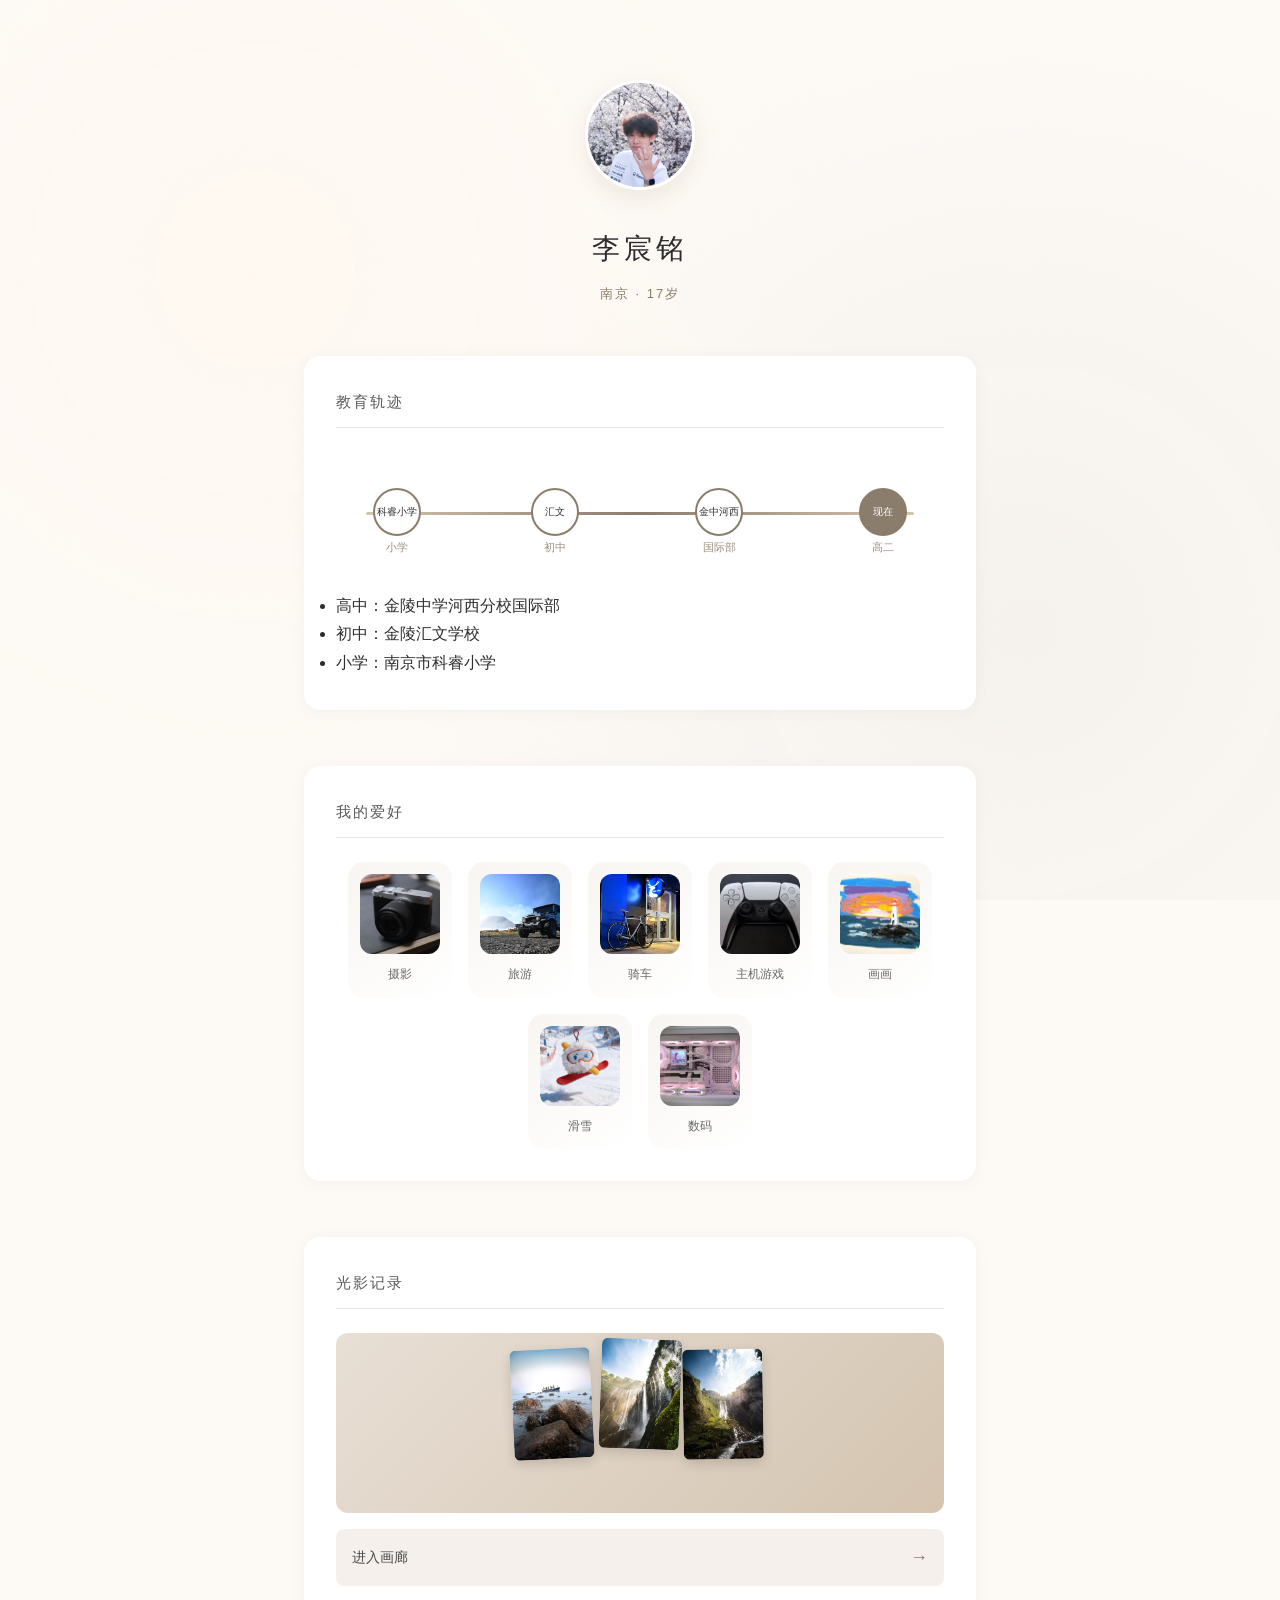
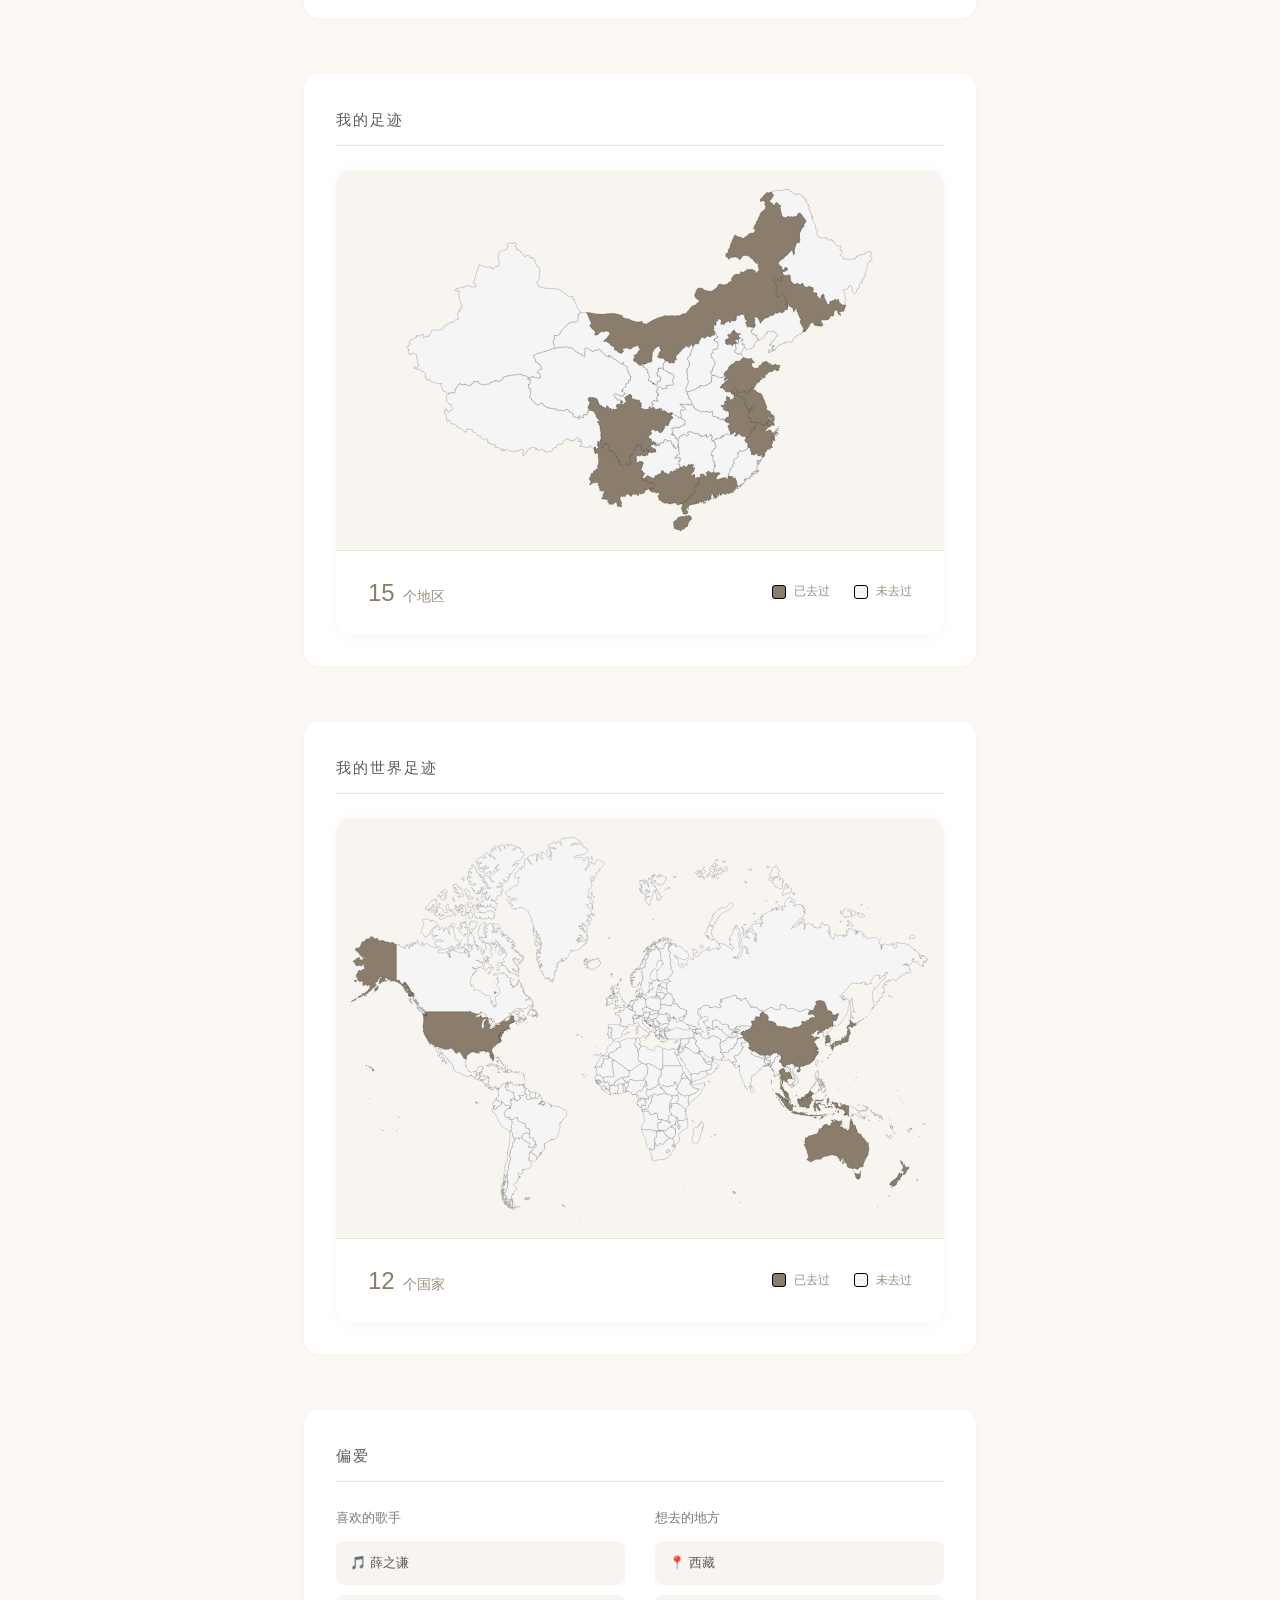
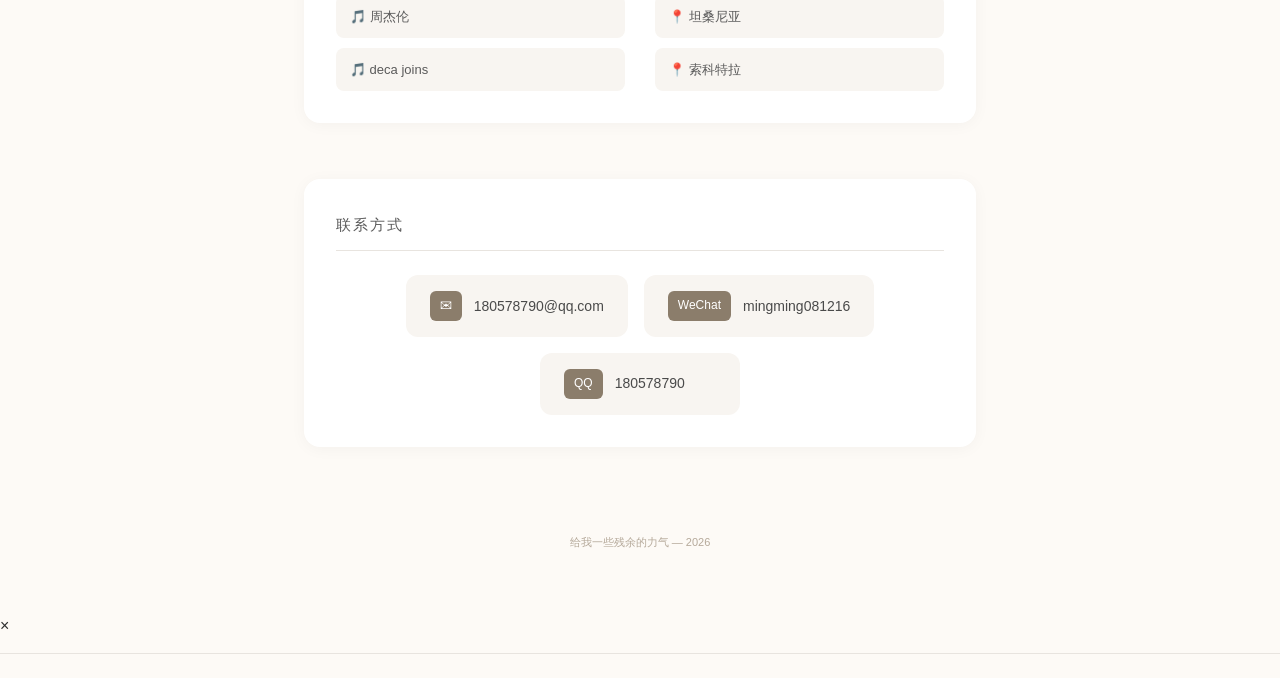
==== index.html @ 00e218c9 "Update index.html" ====
<!DOCTYPE html>
<html lang="zh-CN">
<head>
 <meta charset="UTF-8">
 <meta name="viewport" content="width=device-width, initial-scale=1.0">
 <title>李宸铭的个人主页</title>
 <link rel="icon" href="assets/avatar.jpg" type="image/jpeg">
 <link rel="stylesheet" href="style.css">
</head>
<body>

 <header class="smooth-reveal">
 <img src="assets/avatar.jpg" alt="Avatar" class="avatar">
 
 <h1>李宸铭</h1>
 
 <p class="subtitle">南京 · 17岁</p>
 </header>

 <main>
 <!-- 教育轨迹 -->
 <section class="smooth-reveal">
 <h2>教育轨迹</h2>
 <div class="timeline">
 <div class="timeline-line"></div>
 <div class="timeline-node" data-label="高二">现在</div>
 <div class="timeline-node" data-label="国际部">金中河西</div>
 <div class="timeline-node" data-label="初中">汇文</div>
 <div class="timeline-node" data-label="小学">科睿小学</div>
 </div>
 <ul class="clean-list" style="margin-top: 20px;">
 <li><span class="label">高中：</span>金陵中学河西分校国际部</li>
 <li><span class="label">初中：</span>金陵汇文学校</li>
 <li><span class="label">小学：</span>南京市科睿小学</li>
 </ul>
 </section>

 <!-- 爱好 -->
 <section class="smooth-reveal">
 <h2>我的爱好</h2>
 <div class="hobbies-grid">
 <div class="hobby-card">
 <img src="assets/hobby1.jpg" alt="摄影" class="hobby-img">
 <span class="hobby-name">摄影</span>
 </div>
 <div class="hobby-card">
 <img src="assets/hobby2.jpg" alt="旅游" class="hobby-img">
 <span class="hobby-name">旅游</span>
 </div>
 <div class="hobby-card">
 <img src="assets/hobby3.jpg" alt="骑车" class="hobby-img">
 <span class="hobby-name">骑车</span>
 </div>
 <div class="hobby-card">
 <img src="assets/hobby4.jpg" alt="主机游戏" class="hobby-img">
 <span class="hobby-name">主机游戏</span>
 </div>
 <div class="hobby-card">
 <img src="assets/hobby5.jpg" alt="画画" class="hobby-img">
 <span class="hobby-name">画画</span>
 </div>
 <div class="hobby-card">
 <img src="assets/hobby6.jpg" alt="滑雪" class="hobby-img">
 <span class="hobby-name">滑雪</span>
 </div>
 <div class="hobby-card">
 <img src="assets/hobby7.jpg" alt="数码" class="hobby-img">
 <span class="hobby-name">数码</span>
 </div>
 </div>
 </section>

 <!-- 画廊入口 -->
 <section class="smooth-reveal">
 <h2>光影记录</h2>
 <a href="https://lcm081216-rgb.github.io/photo-portfolio/" target="_blank" class="gallery入口">
 <div class="gallery-cover">
 <div class="gallery-preview">
 <img src="assets/photo1.jpg" alt="作品1">
 <img src="assets/photo2.jpg" alt="作品2">
 <img src="assets/photo3.jpg" alt="作品3">
 </div>
 </div>
 <div class="gallery-info">
 <span class="gallery-title">进入画廊</span>
 <span class="gallery-arrow">→</span>
 </div>
 </a>
 </section>

 <!-- 我的足迹 -->
 <section class="smooth-reveal">
 <h2>我的足迹</h2>
 <div class="map-container">
  <div id="mapWrapper" class="map-wrapper"></div>
  <div class="map-footer">
   <div class="map-stats">
    <span class="stat-number">15</span>
    <span class="stat-label">个地区</span>
   </div>
   <div class="map-legend">
    <span class="legend-item">
     <span class="legend-dot visited"></span>
     <span class="legend-text">已去过</span>
    </span>
    <span class="legend-item">
     <span class="legend-dot unvisited"></span>
     <span class="legend-text">未去过</span>
    </span>
   </div>
  </div>
 </div>
 </section>
  <!-- 我的世界足迹 -->
 <section class="smooth-reveal">
  <h2>我的世界足迹</h2>
  <div class="world-map-container">
   <div id="worldMapWrapper" class="world-map-wrapper"></div>
   <div class="world-map-footer">
    <div class="world-map-stats">
     <span class="world-stat-number">12</span>
     <span class="world-stat-label">个国家</span>
    </div>
    <div class="world-map-legend">
     <span class="world-legend-item">
      <span class="world-legend-dot visited"></span>
      <span class="world-legend-text">已去过</span>
     </span>
     <span class="world-legend-item">
      <span class="world-legend-dot unvisited"></span>
      <span class="world-legend-text">未去过</span>
     </span>
    </div>
   </div>
  </div>
 </section>
 <!-- 偏爱 -->
 <section class="smooth-reveal">
 <h2>偏爱</h2>
 <div class="split-layout">
 <div class="split-item">
 <h3>喜欢的歌手</h3>
 <div class="song-list">
 <div class="song-item">🎵 薛之谦</div>
 <div class="song-item">🎵 周杰伦</div>
 <div class="song-item">🎵 deca joins</div>
 </div>
 </div>
 <div class="split-item">
 <h3>想去的地方</h3>
 <div class="place-list">
 <div class="place-item">📍 西藏</div>
 <div class="place-item">📍 坦桑尼亚</div>
 <div class="place-item">📍 索科特拉</div>
 </div>
 </div>
 </div>
 </section>

 <!-- 联系方式 -->
 <section class="smooth-reveal">
 <h2>联系方式</h2>
 <div class="contact-grid">
 <a href="mailto:180578790@qq.com" class="contact-card">
 <span class="contact-icon">✉</span>
 <span class="contact-text">180578790@qq.com</span>
 </a>
 <div class="contact-card">
 <span class="contact-icon">WeChat</span>
 <span class="contact-text">mingming081216</span>
 </div>
 <div class="contact-card">
 <span class="contact-icon">QQ</span>
 <span class="contact-text">180578790</span>
 </div>
 </div>
 </section>

 </main>

 <footer class="smooth-reveal">
 <p>给我一些残余的力气 — 2026</p>
 </footer>

 <script src="script.js"></script>
 <script>
  // 地图JS - 用setTimeout确保不影响主脚本
  setTimeout(function() {
   var visitedProvinces = [
    'beijing','shanghai','nei-mongol','jilin','sichuan','yunnan',
    'jiangsu','zhejiang','anhui','shandong','guangdong','guangxi-zhuang',
    'hainan','hong-kong','macau'
   ];

   var wrap = document.getElementById('mapWrapper');
   if (!wrap) return;

   fetch('assets/china-map.svg')
    .then(function(r) { return r.text(); })
    .then(function(svgText) {
     wrap.innerHTML = svgText;
     var svg = wrap.querySelector('svg');
     if (!svg) return;
     svg.classList.add('china-map-svg');
     svg.querySelectorAll('path[id]').forEach(function(p) {
      if (visitedProvinces.indexOf(p.id) !== -1) p.classList.add('visited');
     });
    })
    .catch(function(e) { console.warn('地图加载失败', e); });
  }, 1);
 </script>
  <!-- 爱好弹窗 -->
 <div id="hobbyModal" class="hobby-modal">
  <div class="hobby-modal-content">
   <span class="hobby-modal-close">&times;</span>
   <h2 id="hobbyModalTitle"></h2>
   <div id="hobbyModalBody" class="hobby-modal-body"></div>
  </div>
 </div>
</body>
</html>
---- style.css ----
/* 全局重置 */
* {
 margin: 0;
 padding: 0;
 box-sizing: border-box;
}

body {
 /* 兼容性更好的字体 */
 font-family: -apple-system, "PingFang SC", "Microsoft YaHei", "Helvetica Neue", Arial, sans-serif;
 font-weight: 300;
 line-height: 1.8;
 color: #2d2d2d;
 background-color: #fdfaf6;
 -webkit-font-smoothing: antialiased;
 -moz-osx-font-smoothing: grayscale;
}

header, main, footer {
 max-width: 720px;
 margin: 0 auto;
 padding: 0 24px;
}

header {
 text-align: center;
 margin-top: 80px;
 margin-bottom: 50px;
}

.avatar {
 width: 110px;
 height: 110px;
 border-radius: 50%;
 object-fit: cover;
 margin-bottom: 24px;
 box-shadow: 0 8px 24px rgba(180, 160, 140, 0.2); 
 border: 3px solid #fff;
}

h1 {
 font-size: 28px;
 font-weight: 300;
 letter-spacing: 4px;
 margin-bottom: 8px;
}

.subtitle {
 color: #8b7d6b;
 font-size: 13px;
 letter-spacing: 2px;
}

section {
 margin-bottom: 56px;
 background: #fff;
 padding: 32px;
 border-radius: 16px;
 box-shadow: 0 2px 16px rgba(0,0,0,0.04);
}

h2 {
 font-size: 15px;
 font-weight: 400;
 color: #5a5a5a;
 border-bottom: 1px solid #e8e4df;
 padding-bottom: 12px;
 margin-bottom: 24px;
 letter-spacing: 2px;
}

/* ========== 时间线 - 曲线图形化 ========== */
.timeline {
 position: relative;
 height: 120px;
 margin: 20px 0;
}

.timeline-line {
 position: absolute;
 top: 50%;
 left: 5%;
 right: 5%;
 height: 3px;
 background: linear-gradient(90deg, #d4c4b0 0%, #8b7d6b 50%, #d4c4b0 100%);
 border-radius: 2px;
}

.timeline-node {
 position: absolute;
 top: 50%;
 transform: translate(-50%, -50%);
 width: 48px;
 height: 48px;
 background: #fff;
 border: 2px solid #8b7d6b;
 border-radius: 50%;
 display: flex;
 flex-direction: column;
 align-items: center;
 justify-content: center;
 font-size: 10px;
 cursor: pointer;
 transition: all 0.3s ease;
}

.timeline-node:hover {
 background: #8b7d6b;
 color: #fff;
 transform: translate(-50%, -50%) scale(1.15);
}

.timeline-node::after {
 content: attr(data-label);
 position: absolute;
 bottom: -24px;
 font-size: 11px;
 color: #9a8f7f;
 white-space: nowrap;
}

/* 节点位置 - 4个节点 */
.timeline-node:nth-child(2) { left: 90%; background: #8b7d6b; color: #fff; }
.timeline-node:nth-child(3) { left: 63%; }
.timeline-node:nth-child(4) { left: 36%; }
.timeline-node:nth-child(5) { left: 10%; }

/* ========== 爱好卡片 - 照片展示 ========== */
.hobbies-grid {
 display: flex;
 flex-wrap: wrap;
 gap: 16px;
 justify-content: center;
}

.hobby-card {
 display: flex;
 flex-direction: column;
 align-items: center;
 gap: 10px;
 padding: 12px;
 background: linear-gradient(145deg, #f8f5f1, #fff);
 border-radius: 16px;
 cursor: pointer;
 transition: all 0.3s ease;
 min-width: 100px;
}

.hobby-card:hover {
 transform: translateY(-4px);
 box-shadow: 0 8px 20px rgba(139, 125, 107, 0.15);
}

.hobby-img {
 width: 80px;
 height: 80px;
 object-fit: cover;
 border-radius: 12px;
 background: #e8dfd5;
}

.hobby-name {
 font-size: 12px;
 color: #6b6b6b;
}

/* ========== 画廊入口 - 图形化 ========== */
.gallery入口 {
 display: block;
 text-decoration: none;
 color: inherit;
}

.gallery-cover {
 position: relative;
 height: 180px;
 border-radius: 12px;
 overflow: hidden;
 background: linear-gradient(135deg, #e8dfd5 0%, #d4c4b0 100%);
 margin-bottom: 16px;
}

.gallery-preview {
 display: flex;
 gap: 8px;
 padding: 16px;
 justify-content: center;
}

.gallery-preview img {
 width: 80px;
 height: 110px;
 object-fit: cover;
 border-radius: 6px;
 transform: rotate(-3deg);
 box-shadow: 0 4px 12px rgba(0,0,0,0.15);
}

.gallery-preview img:nth-child(2) {
 transform: rotate(2deg) translateY(-10px);
}

.gallery-preview img:nth-child(3) {
 transform: rotate(-1deg) translateX(-5px);
}

.gallery-info {
 display: flex;
 justify-content: space-between;
 align-items: center;
 padding: 12px 16px;
 background: #f5f0eb;
 border-radius: 8px;
}

.gallery-title {
 font-size: 14px;
 color: #4a4a4a;
 font-weight: 400;
}

.gallery-arrow {
 font-size: 18px;
 color: #8b7d6b;
}

.gallery入口:hover .gallery-info {
 background: #e8dfd5;
}

/* ========== 歌曲/地点列表 ========== */
.song-list, .place-list {
 display: flex;
 flex-direction: column;
 gap: 10px;
}

.song-item, .place-item {
 padding: 10px 14px;
 background: #f8f5f1;
 border-radius: 8px;
 font-size: 13px;
 color: #5a5a5a;
}

.split-layout {
 display: flex;
 gap: 30px;
}

.split-item {
 flex: 1;
}

h3 {
 font-size: 13px;
 font-weight: 400;
 margin-bottom: 12px;
 color: #7a7a7a;
}

@media (max-width: 500px) {
 .split-layout { flex-direction: column; }
}

/* ========== 联系方式 ========== */
.contact-grid {
 display: flex;
 gap: 16px;
 flex-wrap: wrap;
 justify-content: center;
}

.contact-card {
 display: flex;
 align-items: center;
 gap: 12px;
 padding: 16px 24px;
 background: #f8f5f1;
 border-radius: 12px;
 text-decoration: none;
 color: #4a4a4a;
 font-size: 14px;
 transition: all 0.3s ease;
 min-width: 200px;
}

.contact-card:hover {
 background: #e8dfd5;
 transform: translateY(-2px);
}

.contact-icon {
 font-size: 12px;
 padding: 4px 10px;
 background: #8b7d6b;
 color: #fff;
 border-radius: 6px;
 font-weight: 400;
}

.contact-text {
 color: #4a4a4a;
}

/* ========== 页脚 ========== */
footer {
 text-align: center;
 font-size: 11px;
 color: #b5a99a;
 margin-bottom: 60px;
 padding-top: 30px;
}

/* ========== 流畅动画 ========== */
.smooth-reveal {
 opacity: 0;
 transform: translateY(25px);
 transition: opacity 0.9s cubic-bezier(0.22, 1, 0.36, 1), 
 transform 0.9s cubic-bezier(0.22, 1, 0.36, 1);
}

.smooth-reveal.visible {
 opacity: 1;
 transform: translateY(0);
}

/* 背景纹理 */
body::before {
 content: "";
 position: fixed;
 top: 0;
 left: 0;
 width: 100%;
 height: 100%;
 background-image: 
 radial-gradient(circle at 20% 30%, rgba(255,248,240,0.8) 0%, transparent 50%),
 radial-gradient(circle at 80% 70%, rgba(240,235,230,0.6) 0%, transparent 50%);
 pointer-events: none;
 z-index: -1;
}
/* ========== 我的足迹 - 中国地图 ========== */
.map-container {
  background: #fff;
  border-radius: 16px;
  overflow: hidden;
  box-shadow: 0 2px 16px rgba(0,0,0,0.04);
}

.map-wrapper {
  width: 100%;
  height: 380px;
  background: #f8f5f1;
  display: flex;
  align-items: center;
  justify-content: center;
  position: relative;
}

.china-map-svg {
  width: 90%;
  height: 90%;
  max-width: 600px;
  max-height: 400px;
  display: block;
}

.china-map-svg path {
  fill: #f5f5f5;
  stroke: #000;
  stroke-width: 0.3px;
  transition: all 0.3s ease;
  cursor: crosshair;
}

.china-map-svg path:hover {
  fill: #e8e4df;
  stroke-width: 0.5px;
}

.china-map-svg path.visited {
  fill: #8b7d6b !important;
}

.china-map-svg path.visited:hover {
  fill: #7a6d5d !important;
}

.map-footer {
  display: flex;
  justify-content: space-between;
  align-items: center;
  padding: 20px 32px;
  background: #fff;
  border-top: 1px solid #e8e4df;
}

.map-stats {
  display: flex;
  align-items: baseline;
  gap: 8px;
}

.stat-number {
  font-size: 24px;
  font-weight: 300;
  color: #8b7d6b;
}

.stat-label {
  font-size: 14px;
  color: #9a8f7f;
}

.map-legend {
  display: flex;
  gap: 24px;
}

.legend-item {
  display: flex;
  align-items: center;
  gap: 8px;
  font-size: 13px;
  color: #6b6b6b;
}

.legend-dot {
  width: 14px;
  height: 14px;
  border-radius: 3px;
  border: 1px solid #000;
}

.legend-dot.visited {
  background: #8b7d6b;
}

.legend-dot.unvisited {
  background: #f5f5f5;
}

.legend-text {
  font-size: 12px;
  color: #9a8f7f;
}

/* ========== 我的足迹 - 中国地图 ========== */
.map-container {
  background: #fff;
  border-radius: 16px;
  overflow: hidden;
  box-shadow: 0 2px 16px rgba(0,0,0,0.04);
}

.map-wrapper {
  width: 100%;
  height: 380px;
  background: #f8f5f1;
  display: flex;
  align-items: center;
  justify-content: center;
  position: relative;
}

.china-map-svg {
  width: 90%;
  height: 90%;
  max-width: 600px;
  max-height: 400px;
  display: block;
}

.china-map-svg path {
  fill: #f5f5f5;
  stroke: #000;
  stroke-width: 0.3px;
  transition: all 0.3s ease;
  cursor: crosshair;
}

.china-map-svg path:hover {
  fill: #e8e4df;
  stroke-width: 0.5px;
}

.china-map-svg path.visited {
  fill: #8b7d6b !important;
}

.china-map-svg path.visited:hover {
  fill: #7a6d5d !important;
}

.map-footer {
  display: flex;
  justify-content: space-between;
  align-items: center;
  padding: 20px 32px;
  background: #fff;
  border-top: 1px solid #e8e4df;
}

.map-stats {
  display: flex;
  align-items: baseline;
  gap: 8px;
}

.stat-number {
  font-size: 24px;
  font-weight: 300;
  color: #8b7d6b;
}

.stat-label {
  font-size: 14px;
  color: #9a8f7f;
}

.map-legend {
  display: flex;
  gap: 24px;
}

.legend-item {
  display: flex;
  align-items: center;
  gap: 8px;
  font-size: 13px;
  color: #6b6b6b;
}

.legend-dot {
  width: 14px;
  height: 14px;
  border-radius: 3px;
  border: 1px solid #000;
}

.legend-dot.visited {
  background: #8b7d6b;
}

.legend-dot.unvisited {
  background: #f5f5f5;
}

.legend-text {
  font-size: 12px;
  color: #9a8f7f;
}
/* ========== 我的世界足迹 ========== */
.world-map-container {
  background: #fff;
  border-radius: 16px;
  overflow: hidden;
  box-shadow: 0 2px 16px rgba(0,0,0,0.04);
}

.world-map-wrapper {
  width: 100%;
  height: 420px;
  background: #f8f5f1;
  display: flex;
  align-items: center;
  justify-content: center;
  position: relative;
}

.world-map-svg {
  width: 95%;
  height: 95%;
  max-width: 900px;
  max-height: 450px;
  display: block;
}

.world-map-svg path {
  fill: #f5f5f5;
  stroke: #000;
  stroke-width: 0.3px;
  transition: all 0.3s ease;
  cursor: crosshair;
}

.world-map-svg path:hover {
  fill: #e8e4df;
}

.world-map-svg path.visited {
  fill: #8b7d6b !important;
}

.world-map-svg path.visited:hover {
  fill: #7a6d5d !important;
}

.world-map-footer {
  display: flex;
  justify-content: space-between;
  align-items: center;
  padding: 20px 32px;
  background: #fff;
  border-top: 1px solid #e8e4df;
}

.world-map-stats {
  display: flex;
  align-items: baseline;
  gap: 8px;
}

.world-stat-number {
  font-size: 24px;
  font-weight: 300;
  color: #8b7d6b;
}

.world-stat-label {
  font-size: 14px;
  color: #9a8f7f;
}

.world-map-legend {
  display: flex;
  gap: 24px;
}

.world-legend-item {
  display: flex;
  align-items: center;
  gap: 8px;
  font-size: 13px;
  color: #6b6b6b;
}

.world-legend-dot {
  width: 14px;
  height: 14px;
  border-radius: 3px;
  border: 1px solid #000;
}

.world-legend-dot.visited {
  background: #8b7d6b;
}

.world-legend-dot.unvisited {
  background: #f5f5f5;
}

.world-legend-text {
  font-size: 12px;
  color: #9a8f7f;
}
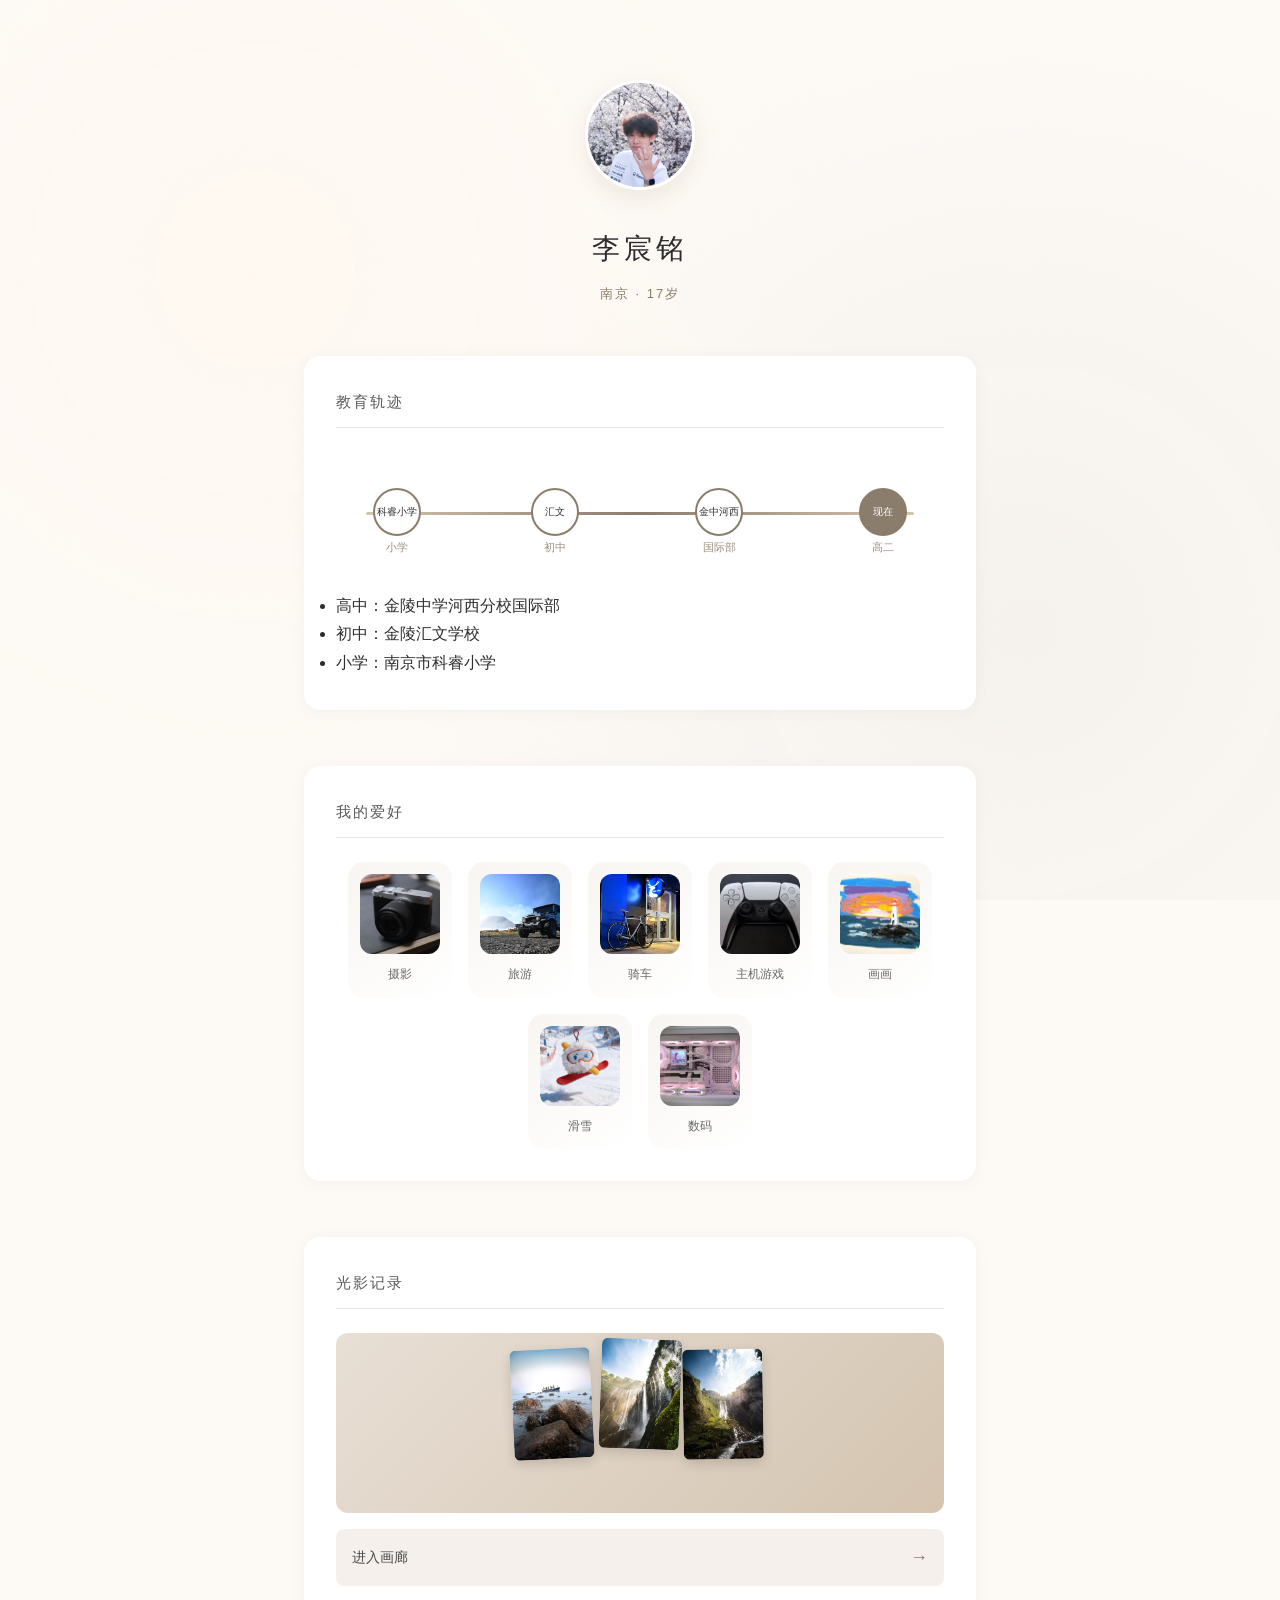
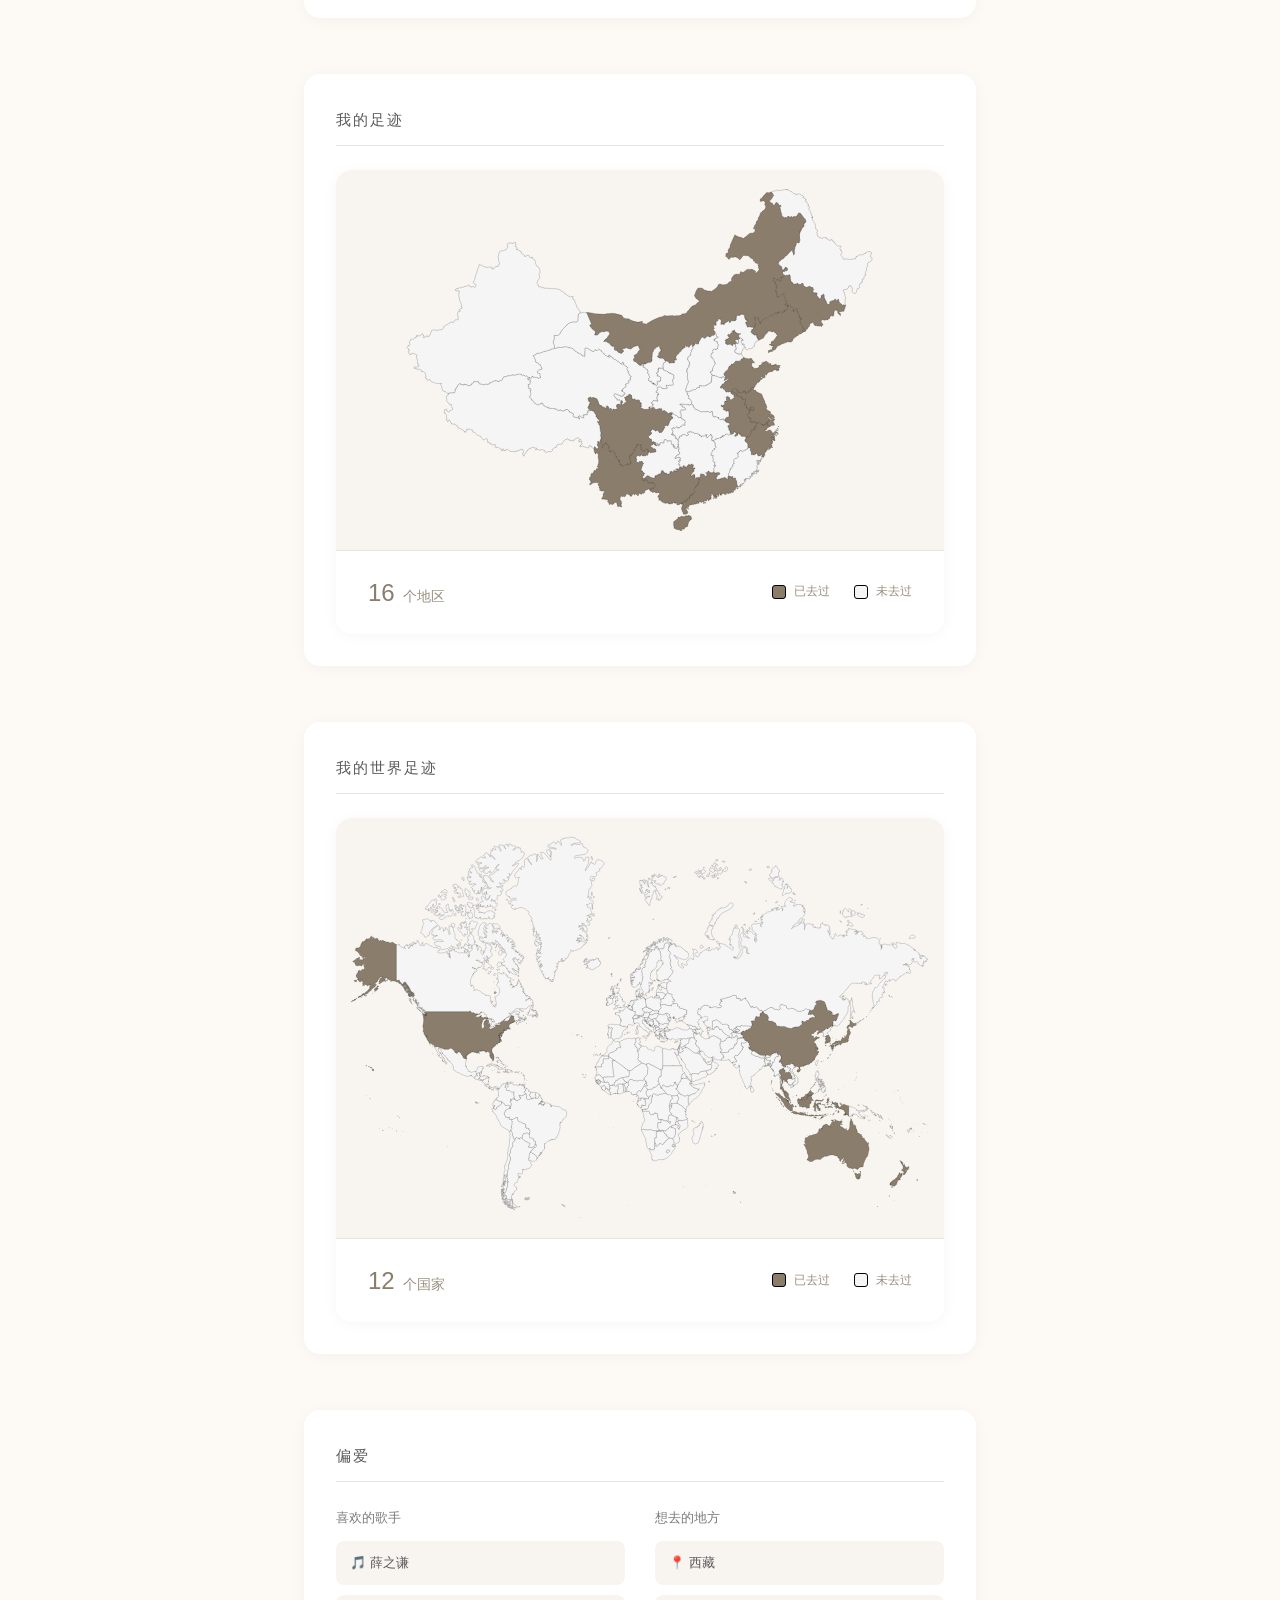
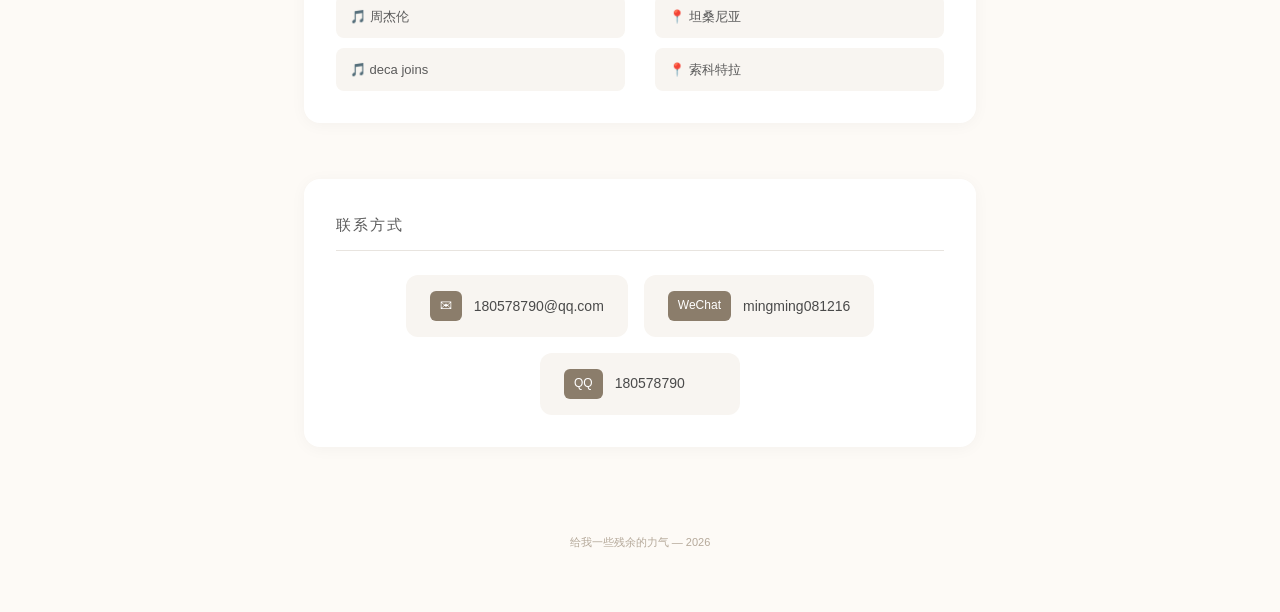
==== commit 67aa7e7a: "Update index.html" ====
--- a/index.html
+++ b/index.html
@@ -95,7 +95,7 @@
   <div id="mapWrapper" class="map-wrapper"></div>
   <div class="map-footer">
    <div class="map-stats">
-    <span class="stat-number">15</span>
+    <span class="stat-number">16</span>
     <span class="stat-label">个地区</span>
    </div>
    <div class="map-legend">
@@ -189,7 +189,7 @@
    var visitedProvinces = [
     'beijing','shanghai','nei-mongol','jilin','sichuan','yunnan',
     'jiangsu','zhejiang','anhui','shandong','guangdong','guangxi-zhuang',
-    'hainan','hong-kong','macau'
+    'hainan','hong-kong','macau','liaoning'
    ];
 
    var wrap = document.getElementById('mapWrapper');
--- a/style.css
+++ b/style.css
@@ -654,3 +654,190 @@
   font-size: 12px;
   color: #9a8f7f;
 }
+/* ========== 爱好弹窗 ========== */
+.hobby-modal {
+  display: none;
+  position: fixed;
+  z-index: 1000;
+  left: 0;
+  top: 0;
+  width: 100%;
+  height: 100%;
+  background-color: rgba(0,0,0,0.5);
+  backdrop-filter: blur(5px);
+}
+
+.hobby-modal.active {
+  display: flex;
+  align-items: center;
+  justify-content: center;
+}
+
+.hobby-modal-content {
+  background: #fff;
+  border-radius: 20px;
+  padding: 32px;
+  width: 90%;
+  max-width: 600px;
+  max-height: 85vh;
+  overflow-y: auto;
+  position: relative;
+  box-shadow: 0 20px 60px rgba(0,0,0,0.2);
+  animation: modalIn 0.3s ease;
+}
+
+@keyframes modalIn {
+  from { opacity: 0; transform: scale(0.9); }
+  to { opacity: 1; transform: scale(1); }
+}
+
+.hobby-modal-close {
+  position: absolute;
+  right: 20px;
+  top: 20px;
+  font-size: 28px;
+  font-weight: 300;
+  color: #999;
+  cursor: pointer;
+  transition: color 0.2s;
+}
+
+.hobby-modal-close:hover {
+  color: #333;
+}
+
+.hobby-modal-content h2 {
+  font-size: 18px;
+  font-weight: 400;
+  color: #5a5a5a;
+  border-bottom: 1px solid #e8e4df;
+  padding-bottom: 12px;
+  margin-bottom: 20px;
+}
+
+.hobby-modal-body {
+  display: grid;
+  grid-template-columns: repeat(2, 1fr);
+  gap: 12px;
+}
+
+.hobby-modal-body img {
+  width: 100%;
+  aspect-ratio: 1;
+  object-fit: cover;
+  border-radius: 12px;
+  cursor: pointer;
+  transition: transform 0.2s;
+}
+
+.hobby-modal-body img:hover {
+  transform: scale(1.03);
+}
+
+.hobby-modal-body img.full-width {
+  grid-column: span 2;
+  aspect-ratio: 2/1;
+}
+/* 建议替换原有的弹窗样式 */
+#hobbyModal {
+    position: fixed;
+    top: 0;
+    left: 0;
+    width: 100%;
+    height: 100%;
+    background: rgba(0, 0, 0, 0.85); /* 稍微深一点更有质感 */
+    display: none;
+    justify-content: center;
+    align-items: flex-start; /* 重要：改为顶部对齐 */
+    overflow-y: auto;        /* 重要：背景层允许滚动 */
+    z-index: 2000;
+}
+
+#hobbyModal.active {
+    display: flex;
+}
+
+.hobby-modal-content {
+    background: #fff;
+    width: 90%;
+    max-width: 700px;
+    margin: 40px auto;      /* 重要：上下留出间距 */
+    padding: 30px;
+    border-radius: 12px;
+    position: relative;
+}
+
+/* 图片样式优化 */
+#hobbyModalBody img {
+    width: 100%;
+    height: auto;
+    display: block;
+    margin-bottom: 20px;
+    border-radius: 6px;
+    box-shadow: 0 2px 8px rgba(0,0,0,0.1);
+}
+/* 解决弹窗不能滚动的问题 */
+#hobbyModal {
+    overflow-y: auto !important; /* 强制允许垂直滚动 */
+    align-items: flex-start !important; /* 确保内容从顶部开始显示 */
+    padding-top: 50px; /* 顶部留一点呼吸空间 */
+}
+
+.hobby-modal-content {
+    margin-bottom: 50px; /* 底部也留一点空间 */
+}
+/* ========== 爱好弹窗新增加的样式 (毛玻璃效果) ========== */
+
+/* 1. 给遮罩层加上毛玻璃 */
+#hobbyModal {
+    position: fixed;
+    top: 0;
+    left: 0;
+    width: 100%;
+    height: 100%;
+    /* 将背景色设为半透明，才能透出下面的内容进行模糊 */
+    background-color: rgba(0, 0, 0, 0.4) !important; 
+    display: none;
+    justify-content: center;
+    align-items: flex-start !important; /* 保持顶部对齐，方便滚动 */
+    overflow-y: auto !important;        /* 强制允许垂直滚动 */
+    z-index: 2000;
+    
+    /* 🌟 毛玻璃核心代码：对遮罩层后面的内容进行模糊 */
+    -webkit-backdrop-filter: blur(10px) !important; /* 兼容 Safari */
+    backdrop-filter: blur(10px) !important;         /* 标准语法 */
+    
+    padding-top: 50px;
+    transition: opacity 0.3s ease; /* 优雅的淡入淡出 */
+}
+
+#hobbyModal.active {
+    display: flex;
+}
+
+/* 2. 弹窗内容的微调 */
+.hobby-modal-content {
+    background: rgba(255, 255, 255, 0.9); /* 内容白框也设为半透明，更好看 */
+    border: 1px solid rgba(255, 255, 255, 0.3); /* 加一个细细的白边 */
+    width: 90%;
+    max-width: 700px;
+    margin: 0 auto 50px auto; /* 底部留白 */
+    padding: 30px;
+    border-radius: 16px; /* 更圆润的角 */
+    position: relative;
+    box-shadow: 0 10px 30px rgba(0,0,0,0.3); /* 深邃的阴影，浮起来的感觉 */
+}
+
+/* 3. 图片的优雅显示 */
+#hobbyModalBody img {
+    width: 100%;
+    height: auto;
+    display: block;
+    margin-bottom: 20px;
+    border-radius: 8px;
+    transition: transform 0.3s ease; /* 鼠标悬停有个小动画 */
+}
+
+#hobbyModalBody img:hover {
+    transform: scale(1.02); /* 鼠标悬停稍微放大 */
+}
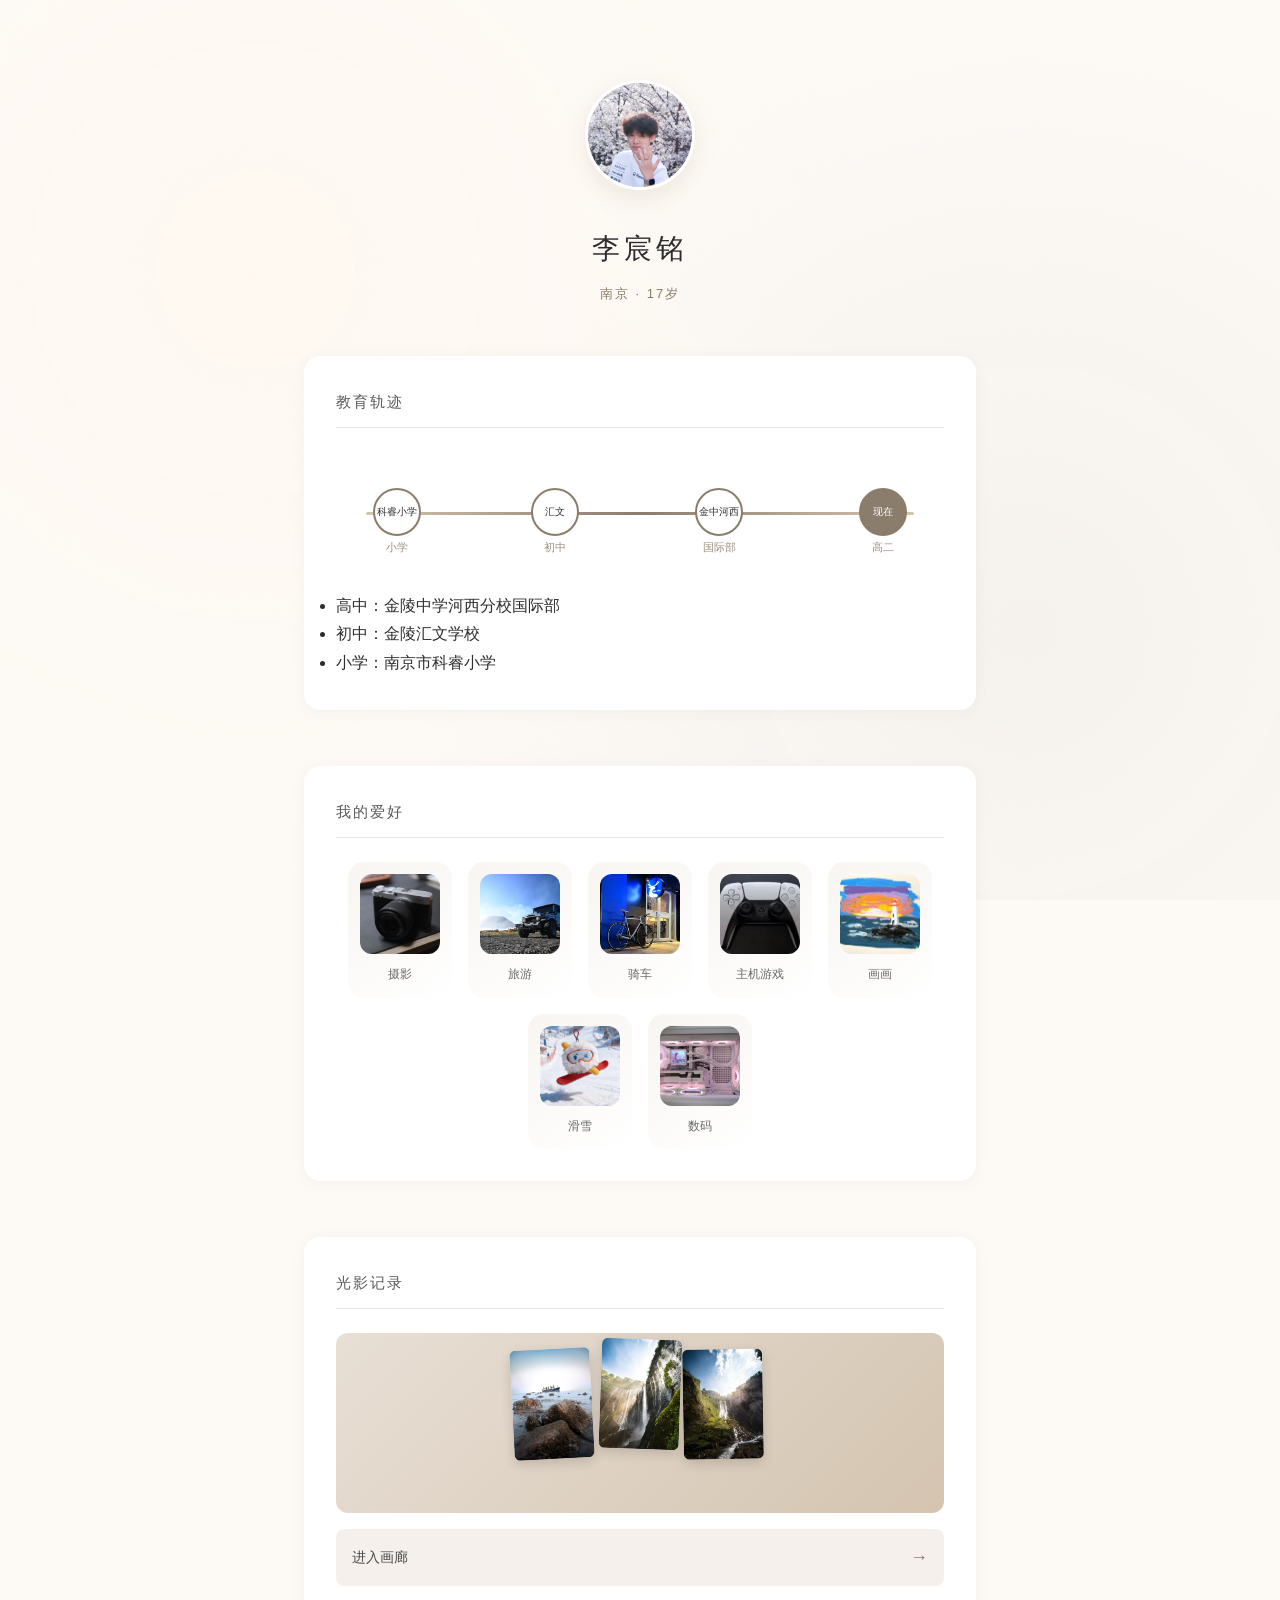
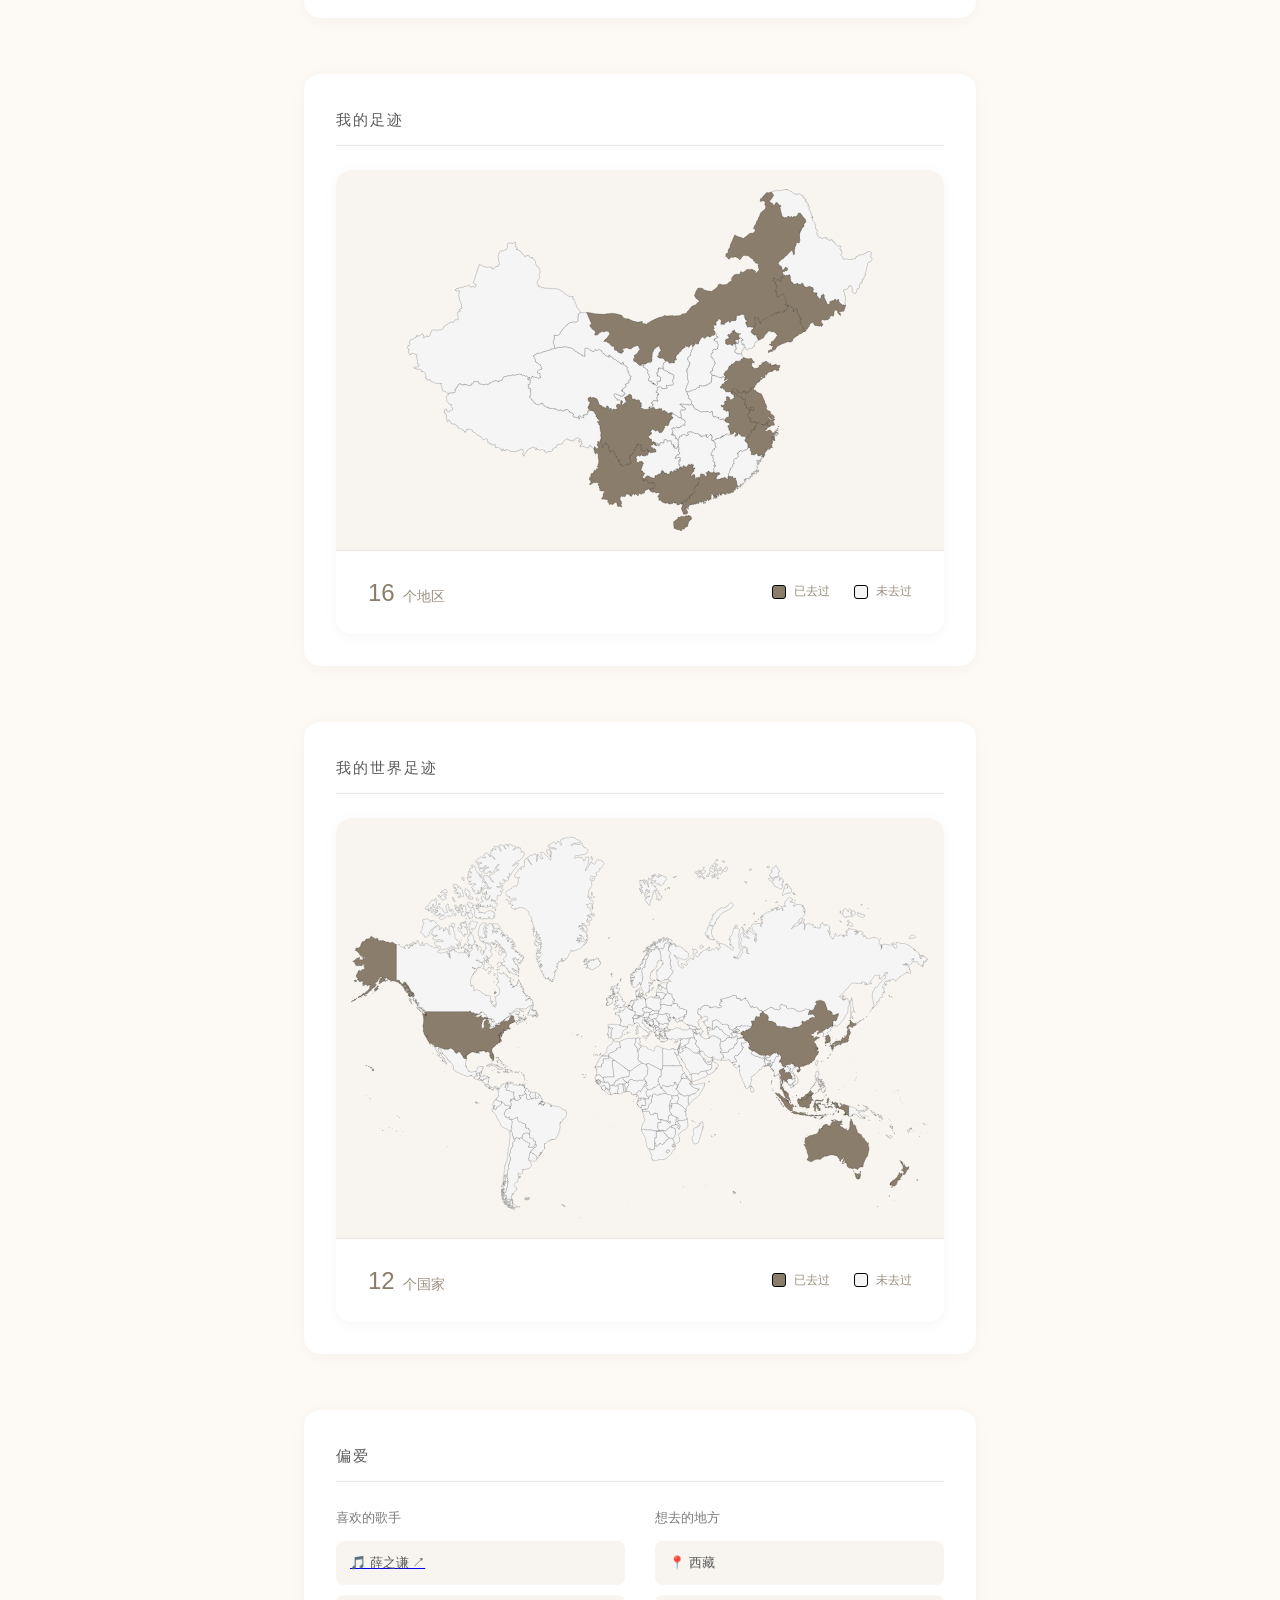
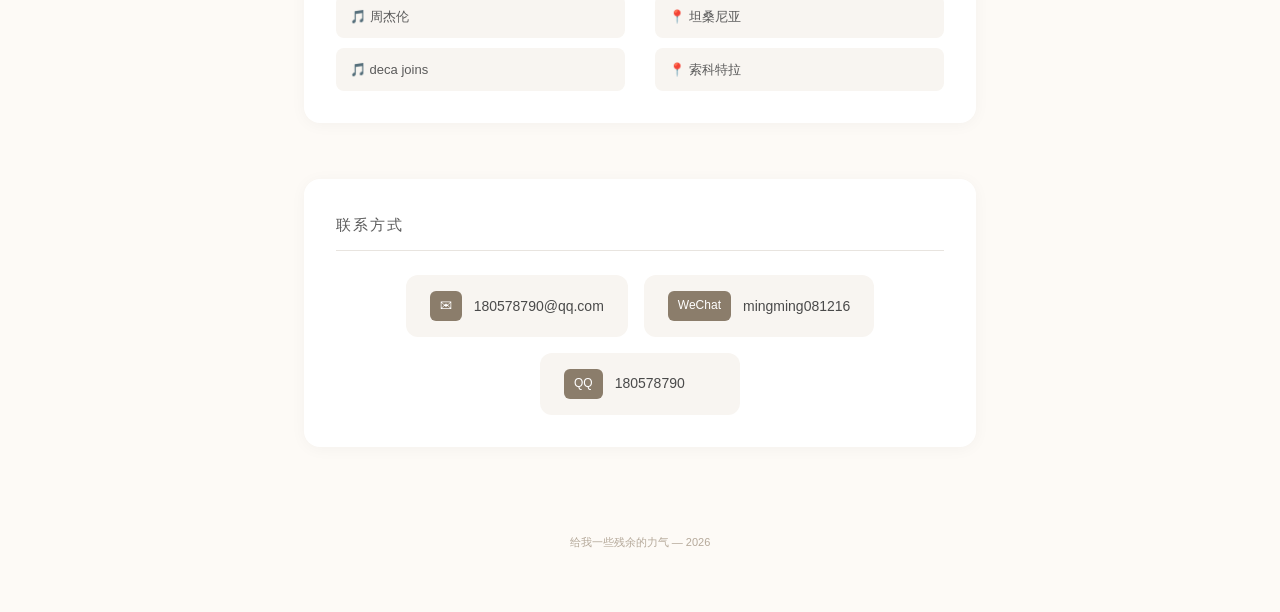
==== commit b055483a: "Update index.html" ====
--- a/index.html
+++ b/index.html
@@ -141,7 +141,9 @@
  <div class="split-item">
  <h3>喜欢的歌手</h3>
  <div class="song-list">
- <div class="song-item">🎵 薛之谦</div>
+ <a href="https://lcm081216-rgb.github.io/Xue/" target="_blank">
+  <div class="song-item">🎵 薛之谦 ↗</div>
+ </a>
  <div class="song-item">🎵 周杰伦</div>
  <div class="song-item">🎵 deca joins</div>
  </div>
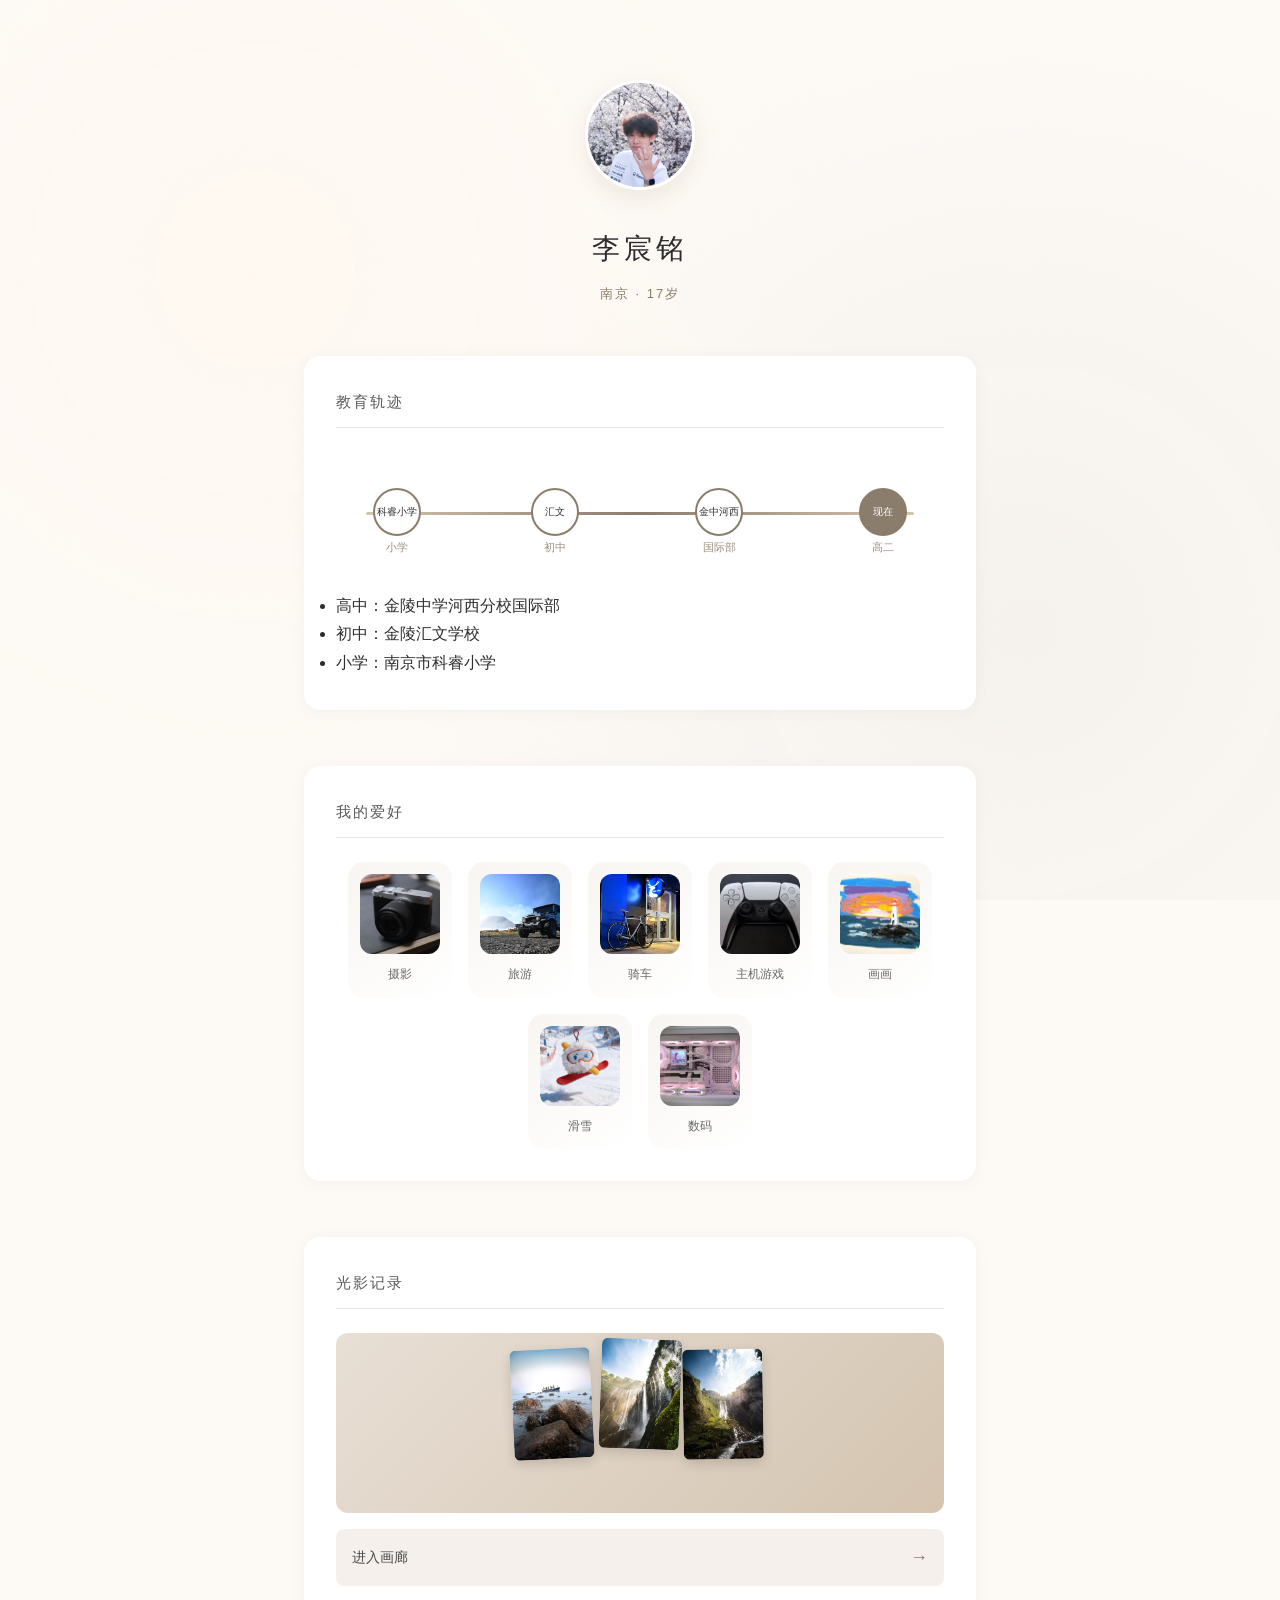
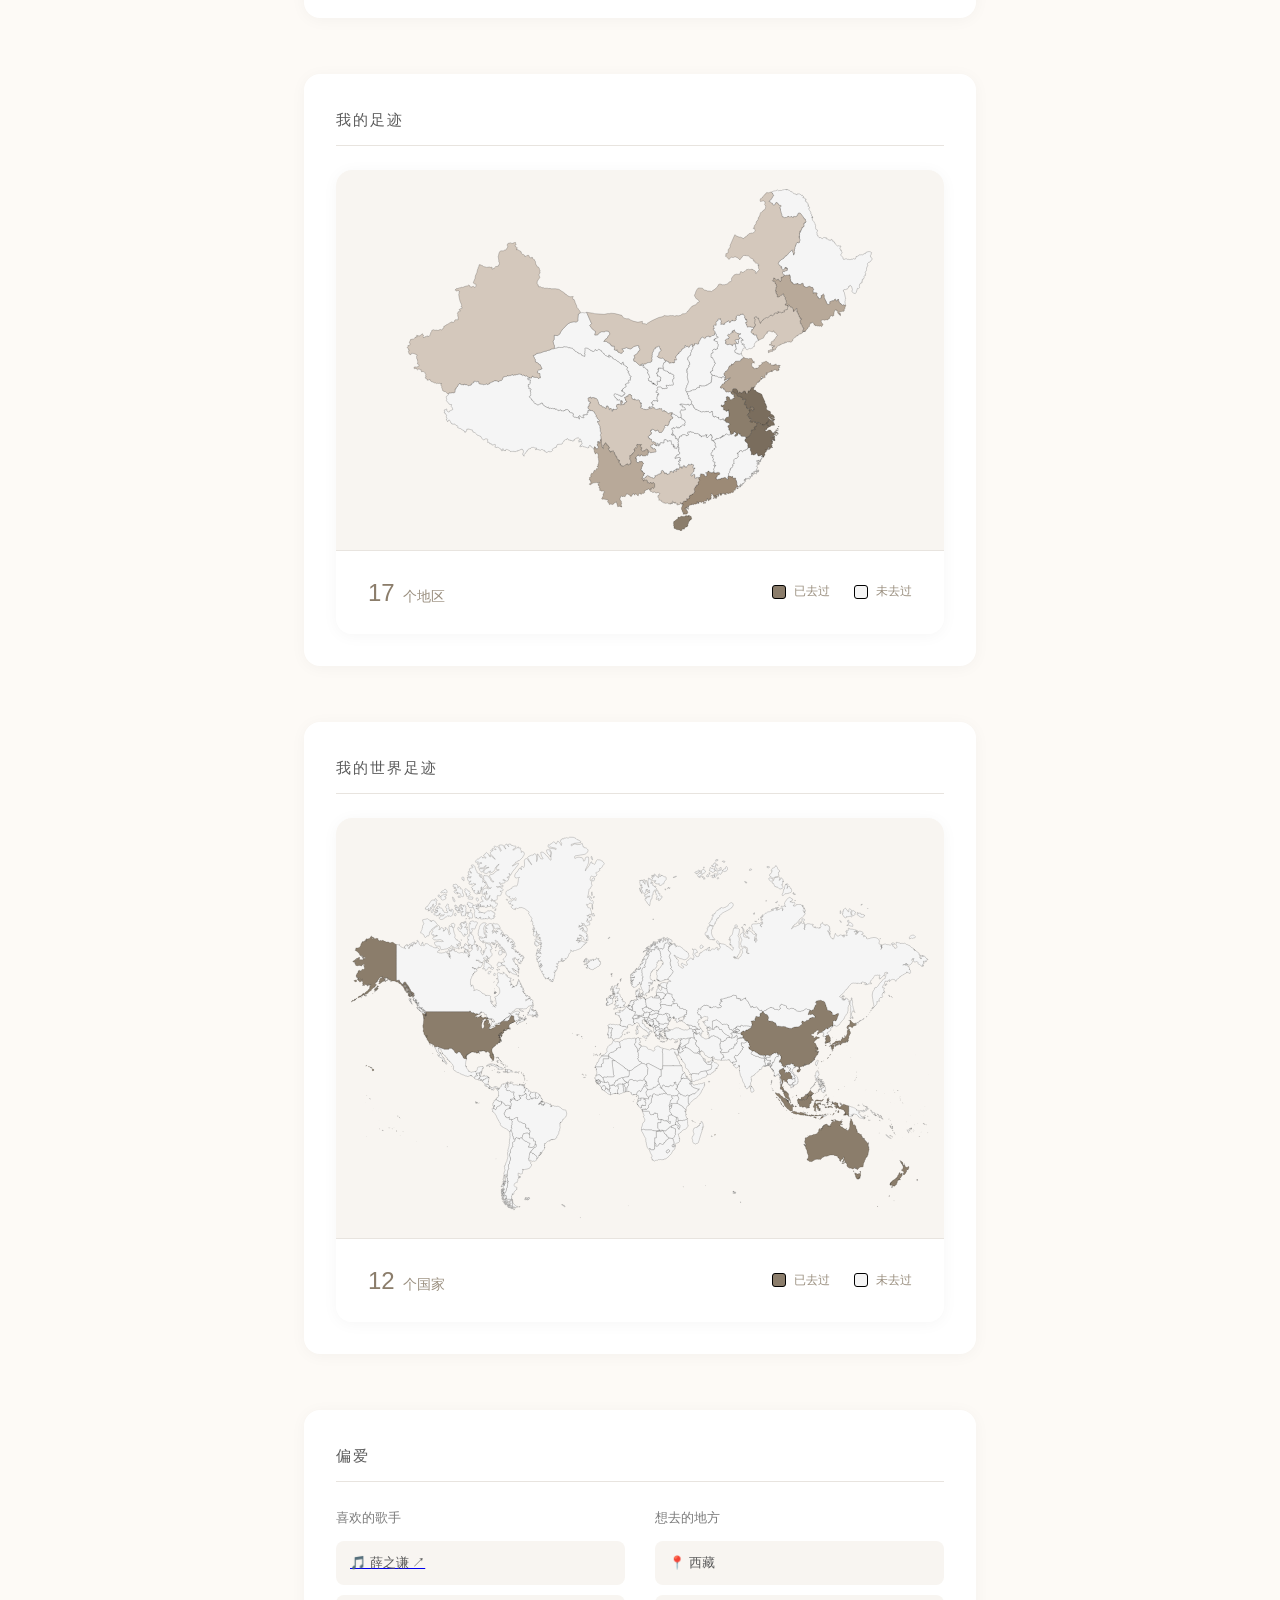
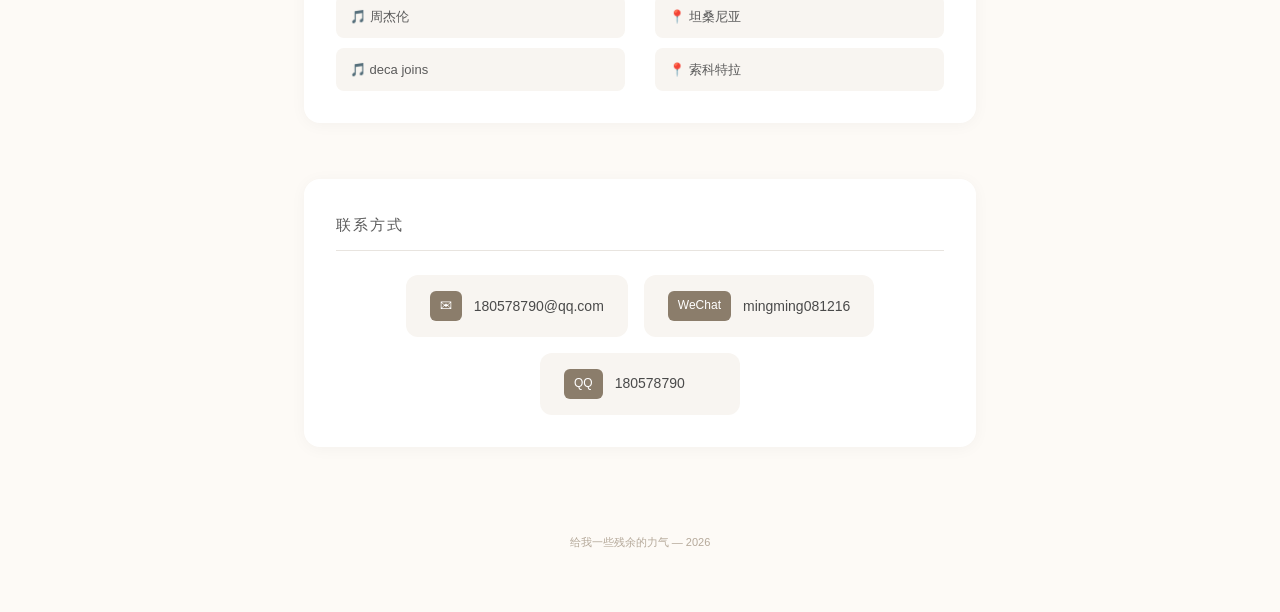
==== commit a36df870: "Update index.html" ====
--- a/index.html
+++ b/index.html
@@ -95,7 +95,7 @@
   <div id="mapWrapper" class="map-wrapper"></div>
   <div class="map-footer">
    <div class="map-stats">
-    <span class="stat-number">16</span>
+    <span class="stat-number">17</span>
     <span class="stat-label">个地区</span>
    </div>
    <div class="map-legend">
@@ -185,32 +185,6 @@
  </footer>
 
  <script src="script.js"></script>
- <script>
-  // 地图JS - 用setTimeout确保不影响主脚本
-  setTimeout(function() {
-   var visitedProvinces = [
-    'beijing','shanghai','nei-mongol','jilin','sichuan','yunnan',
-    'jiangsu','zhejiang','anhui','shandong','guangdong','guangxi-zhuang',
-    'hainan','hong-kong','macau','liaoning'
-   ];
-
-   var wrap = document.getElementById('mapWrapper');
-   if (!wrap) return;
-
-   fetch('assets/china-map.svg')
-    .then(function(r) { return r.text(); })
-    .then(function(svgText) {
-     wrap.innerHTML = svgText;
-     var svg = wrap.querySelector('svg');
-     if (!svg) return;
-     svg.classList.add('china-map-svg');
-     svg.querySelectorAll('path[id]').forEach(function(p) {
-      if (visitedProvinces.indexOf(p.id) !== -1) p.classList.add('visited');
-     });
-    })
-    .catch(function(e) { console.warn('地图加载失败', e); });
-  }, 1);
- </script>
   <!-- 爱好弹窗 -->
  <div id="hobbyModal" class="hobby-modal">
   <div class="hobby-modal-content">
--- a/style.css
+++ b/style.css
@@ -379,7 +379,7 @@
 }
 
 .china-map-svg path.visited {
-  fill: #8b7d6b !important;
+  fill: #8b7d6b;
 }
 
 .china-map-svg path.visited:hover {
@@ -485,7 +485,7 @@
 }
 
 .china-map-svg path.visited {
-  fill: #8b7d6b !important;
+  fill: #8b7d6b;
 }
 
 .china-map-svg path.visited:hover {
@@ -841,3 +841,30 @@
 #hobbyModalBody img:hover {
     transform: scale(1.02); /* 鼠标悬停稍微放大 */
 }
+
+/* 访问次数标记 */
+.visit-marker {
+  opacity: 0.9;
+  pointer-events: none;
+}
+.visit-marker circle {
+  filter: drop-shadow(0 2px 4px rgba(0,0,0,0.25));
+}
+.visit-marker text {
+  pointer-events: none;
+}
+
+/* 颜色深度 - 访问次数 */
+.china-map-svg path.level-0 { fill: #f5f5f5; }
+.china-map-svg path.level-1 { fill: #d4c8bc; }
+.china-map-svg path.level-2 { fill: #b8a999; }
+.china-map-svg path.level-3 { fill: #9c8a76; }
+.china-map-svg path.level-4 { fill: #8b7d6b; }
+.china-map-svg path.level-5 { fill: #7a6d5d; }
+
+.china-map-svg path.level-0:hover { fill: #e8e4df; }
+.china-map-svg path.level-1:hover,
+.china-map-svg path.level-2:hover,
+.china-map-svg path.level-3:hover,
+.china-map-svg path.level-4:hover,
+.china-map-svg path.level-5:hover { filter: brightness(0.9); }
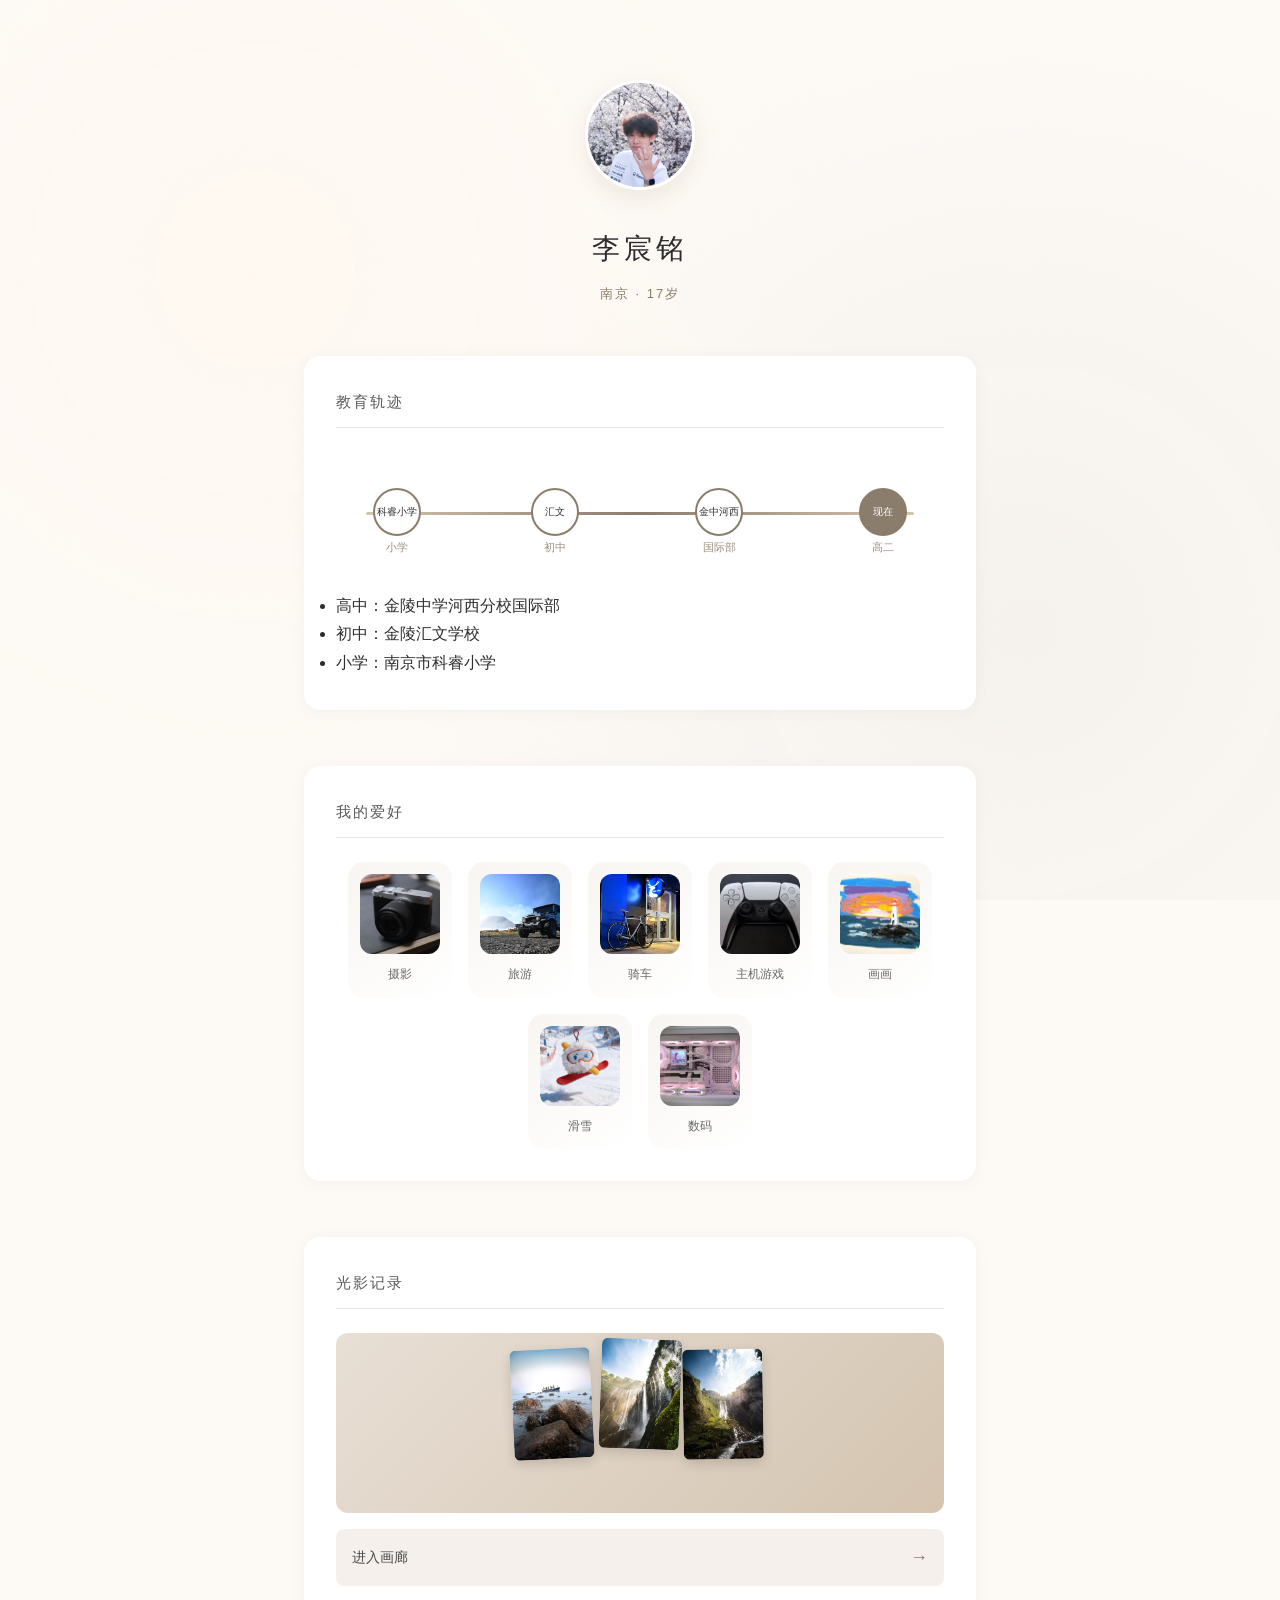
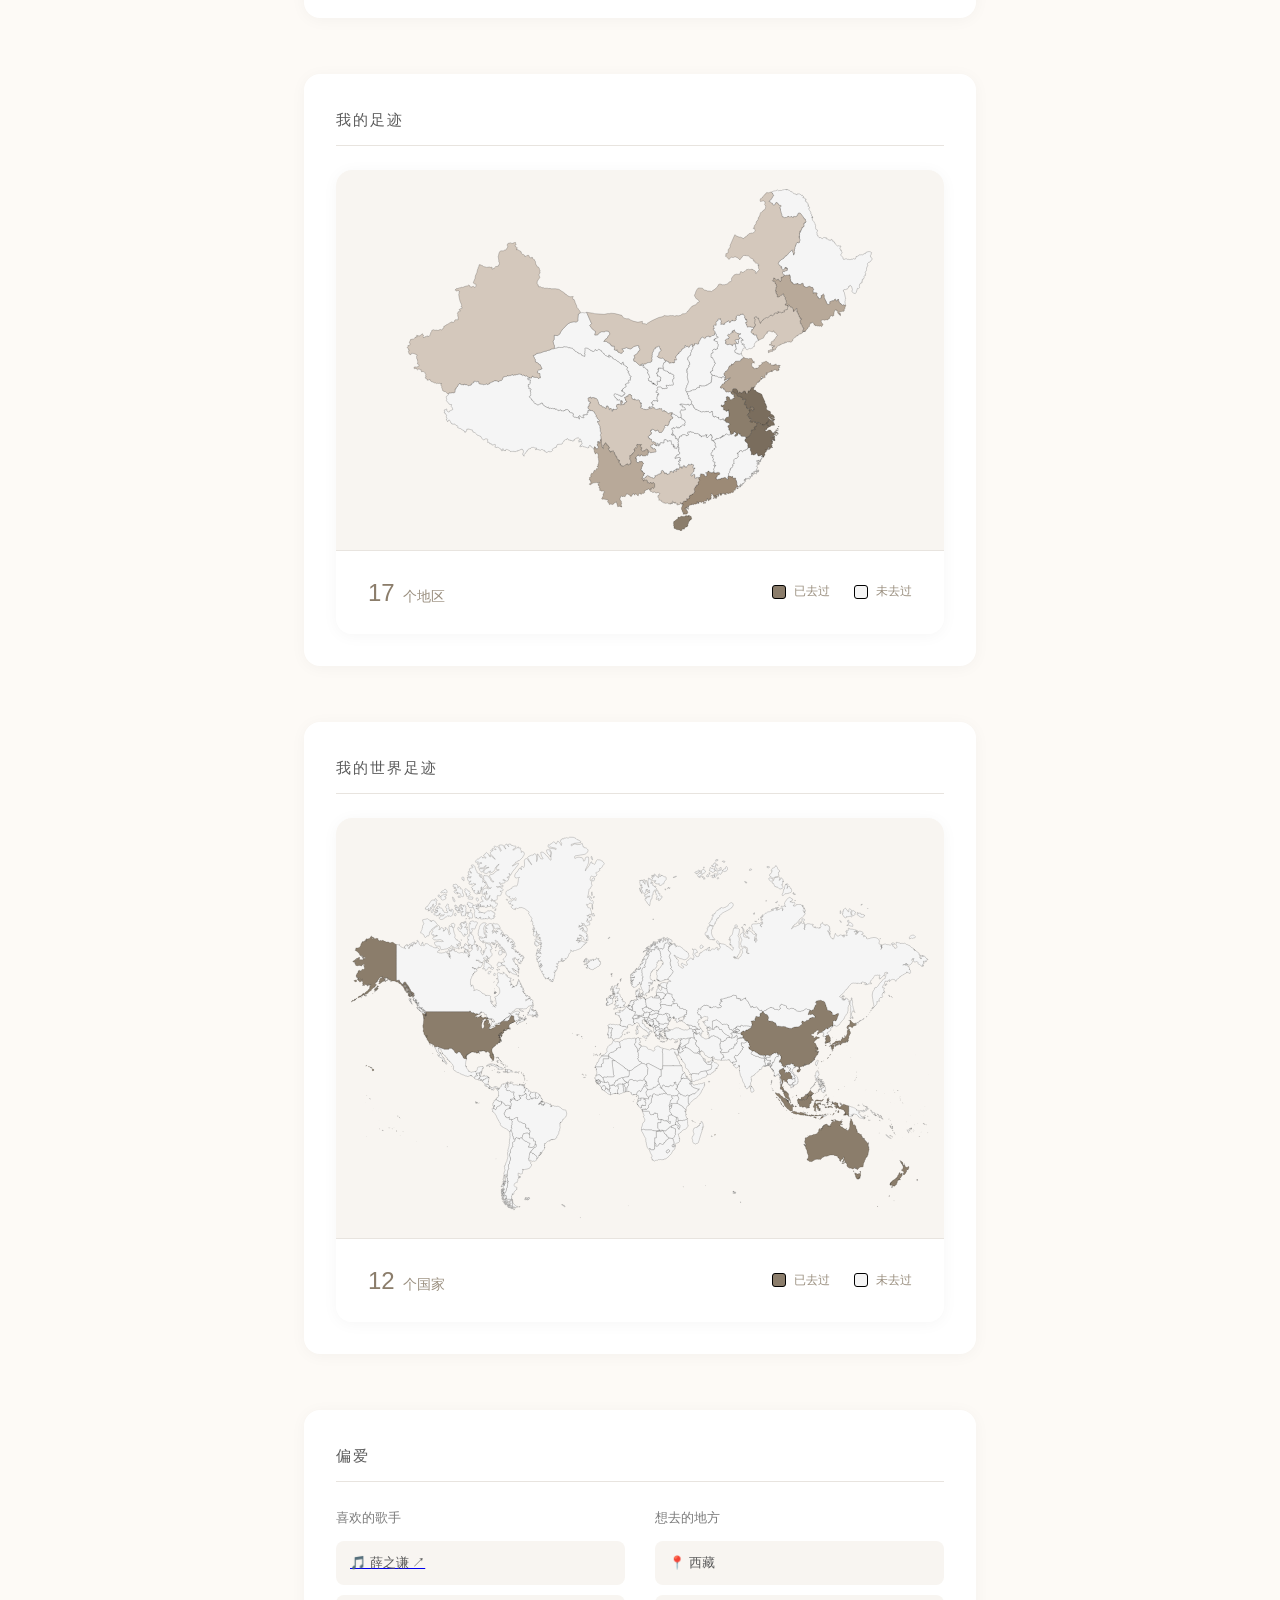
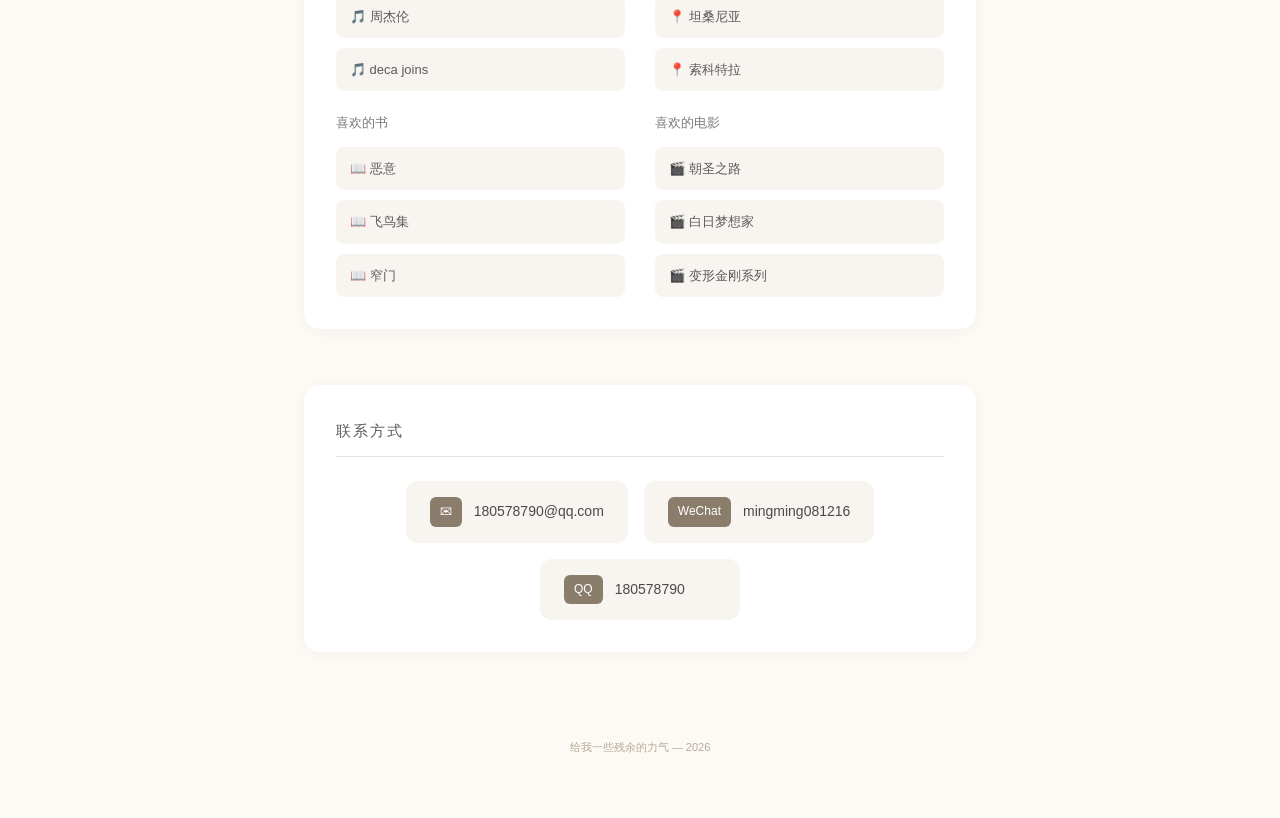
==== commit 95d5061f: "修复新疆显示丢失和深浅颜色功能，新增喜欢的书籍和电影" ====
--- a/index.html
+++ b/index.html
@@ -157,6 +157,25 @@
  </div>
  </div>
  </div>
+ <div class="split-layout" style="margin-top: 20px;">
+ <div class="split-item">
+ <h3>喜欢的书</h3>
+ <div class="song-list">
+ <div class="song-item">📖 恶意</div>
+ <div class="song-item">📖 飞鸟集</div>
+ <div class="song-item">📖 窄门</div>
+ </div>
+ </div>
+ <div class="split-item">
+ <h3>喜欢的电影</h3>
+ <div class="place-list">
+ <div class="place-item">🎬 朝圣之路</div>
+ <div class="place-item">🎬 白日梦想家</div>
+ <div class="place-item">🎬 变形金刚系列</div>
+ </div>
+ </div>
+ </div>
+
  </section>
 
  <!-- 联系方式 -->
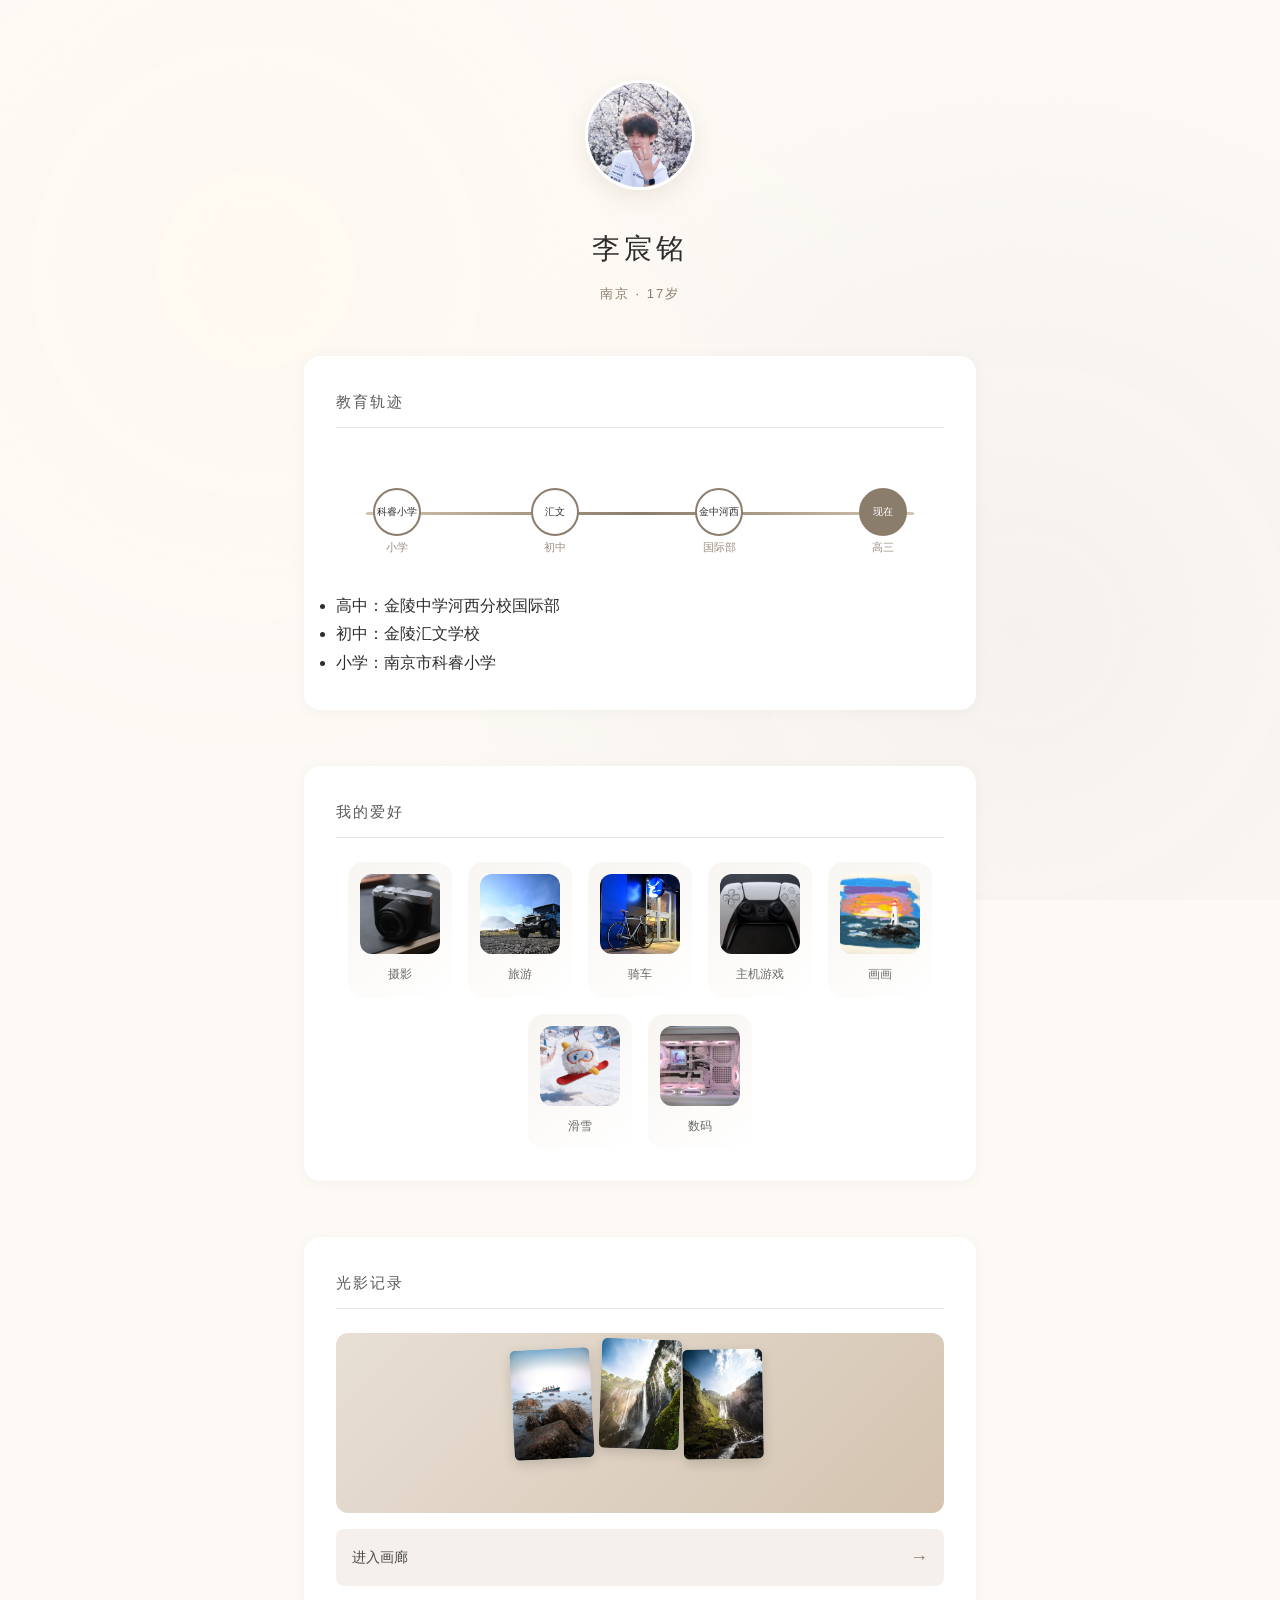
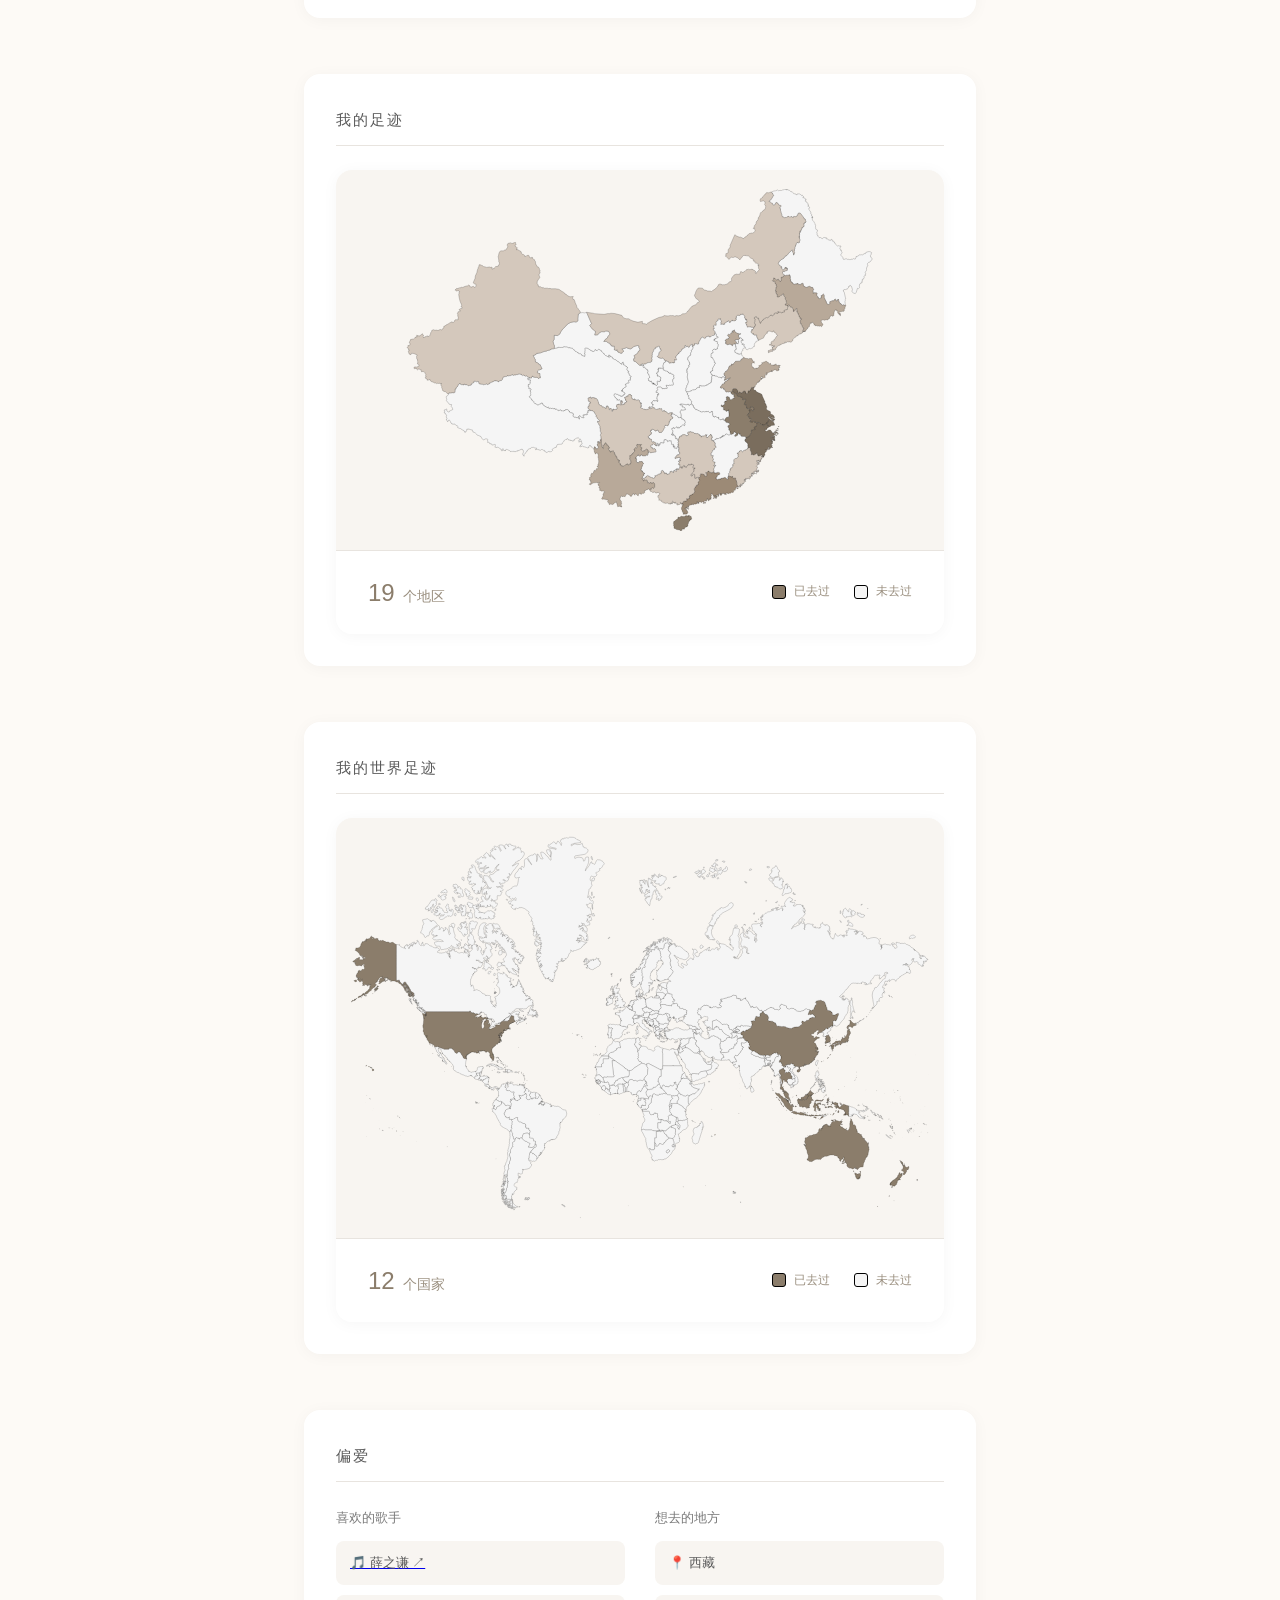
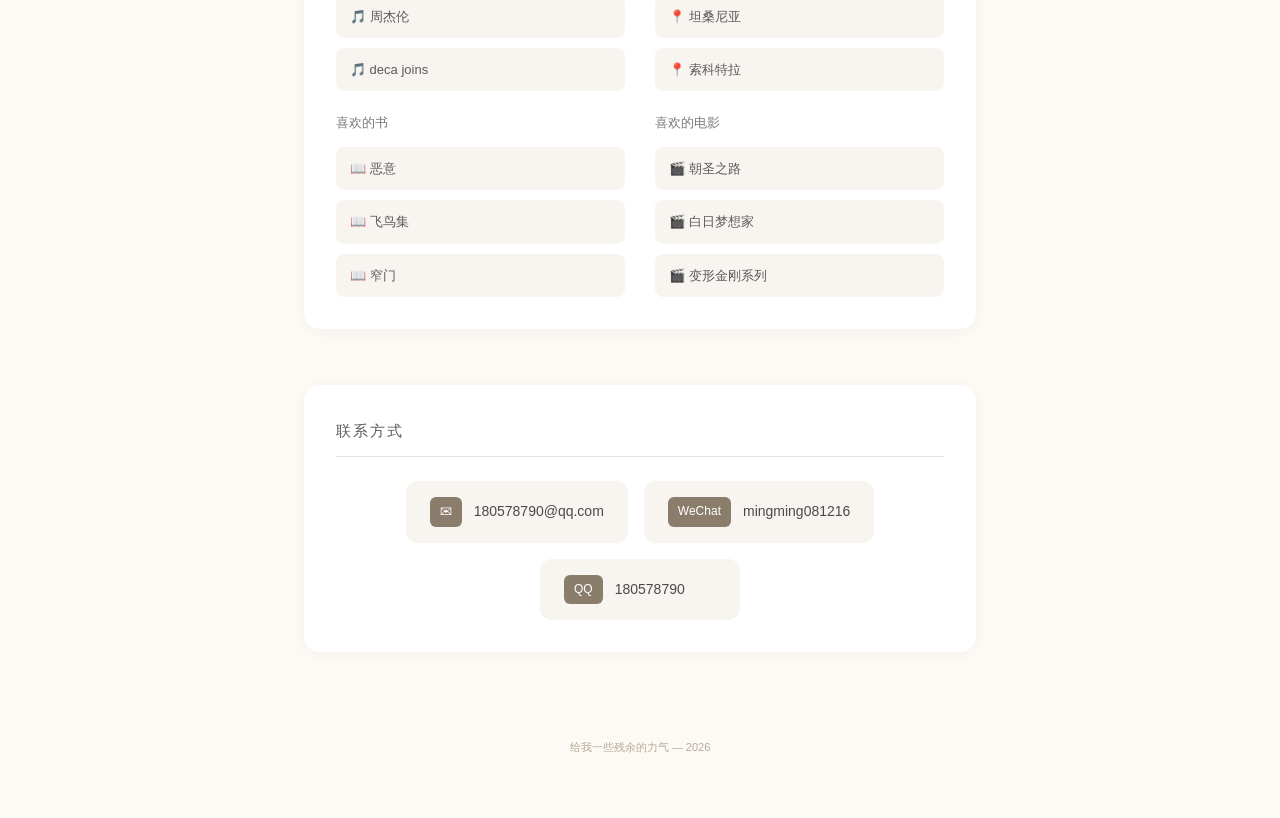
==== commit c6ae67ba: "Update index.html" ====
--- a/index.html
+++ b/index.html
@@ -23,7 +23,7 @@
  <h2>教育轨迹</h2>
  <div class="timeline">
  <div class="timeline-line"></div>
- <div class="timeline-node" data-label="高二">现在</div>
+ <div class="timeline-node" data-label="高三">现在</div>
  <div class="timeline-node" data-label="国际部">金中河西</div>
  <div class="timeline-node" data-label="初中">汇文</div>
  <div class="timeline-node" data-label="小学">科睿小学</div>
@@ -73,7 +73,7 @@
  <!-- 画廊入口 -->
  <section class="smooth-reveal">
  <h2>光影记录</h2>
- <a href="https://lcm081216-rgb.github.io/photo-portfolio/" target="_blank" class="gallery入口">
+ <a href="https://photoliam.netlify.app/" target="_blank" class="gallery入口">
  <div class="gallery-cover">
  <div class="gallery-preview">
  <img src="assets/photo1.jpg" alt="作品1">
@@ -95,7 +95,7 @@
   <div id="mapWrapper" class="map-wrapper"></div>
   <div class="map-footer">
    <div class="map-stats">
-    <span class="stat-number">17</span>
+    <span class="stat-number">19</span>
     <span class="stat-label">个地区</span>
    </div>
    <div class="map-legend">
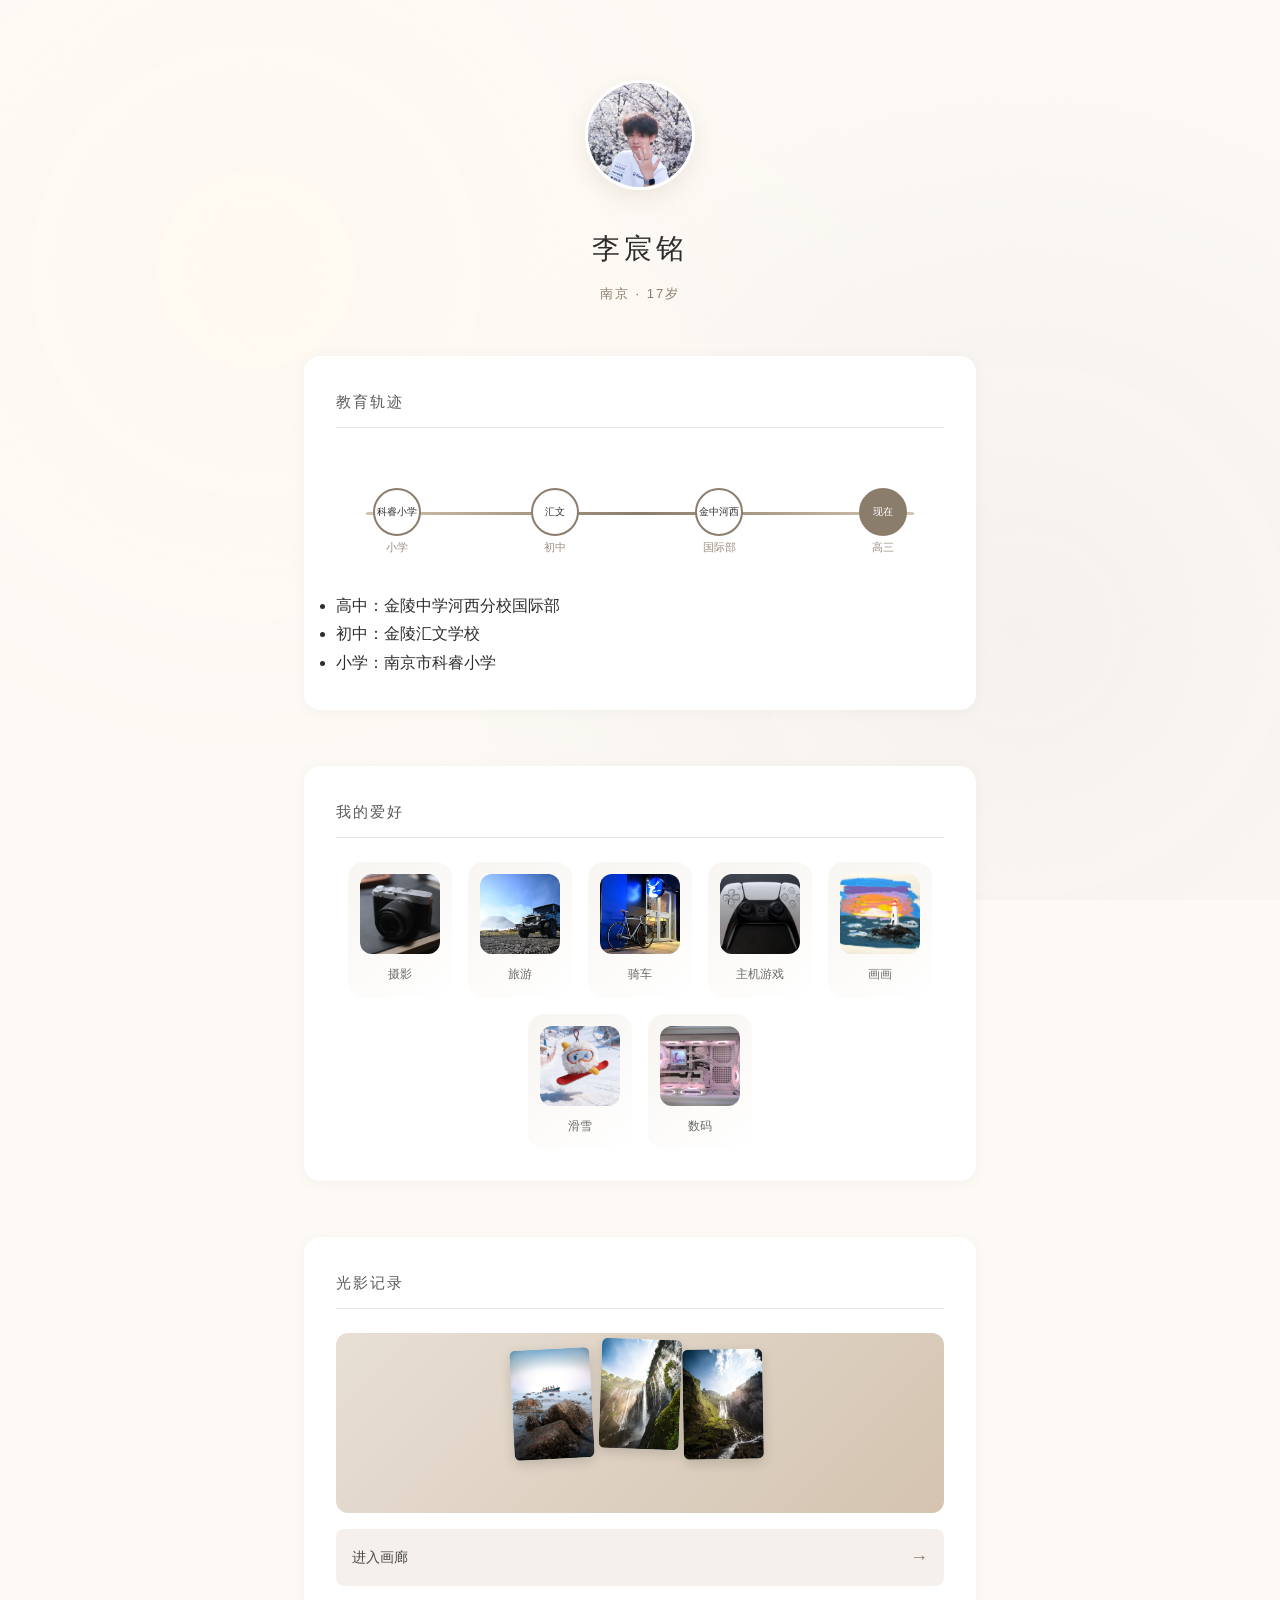
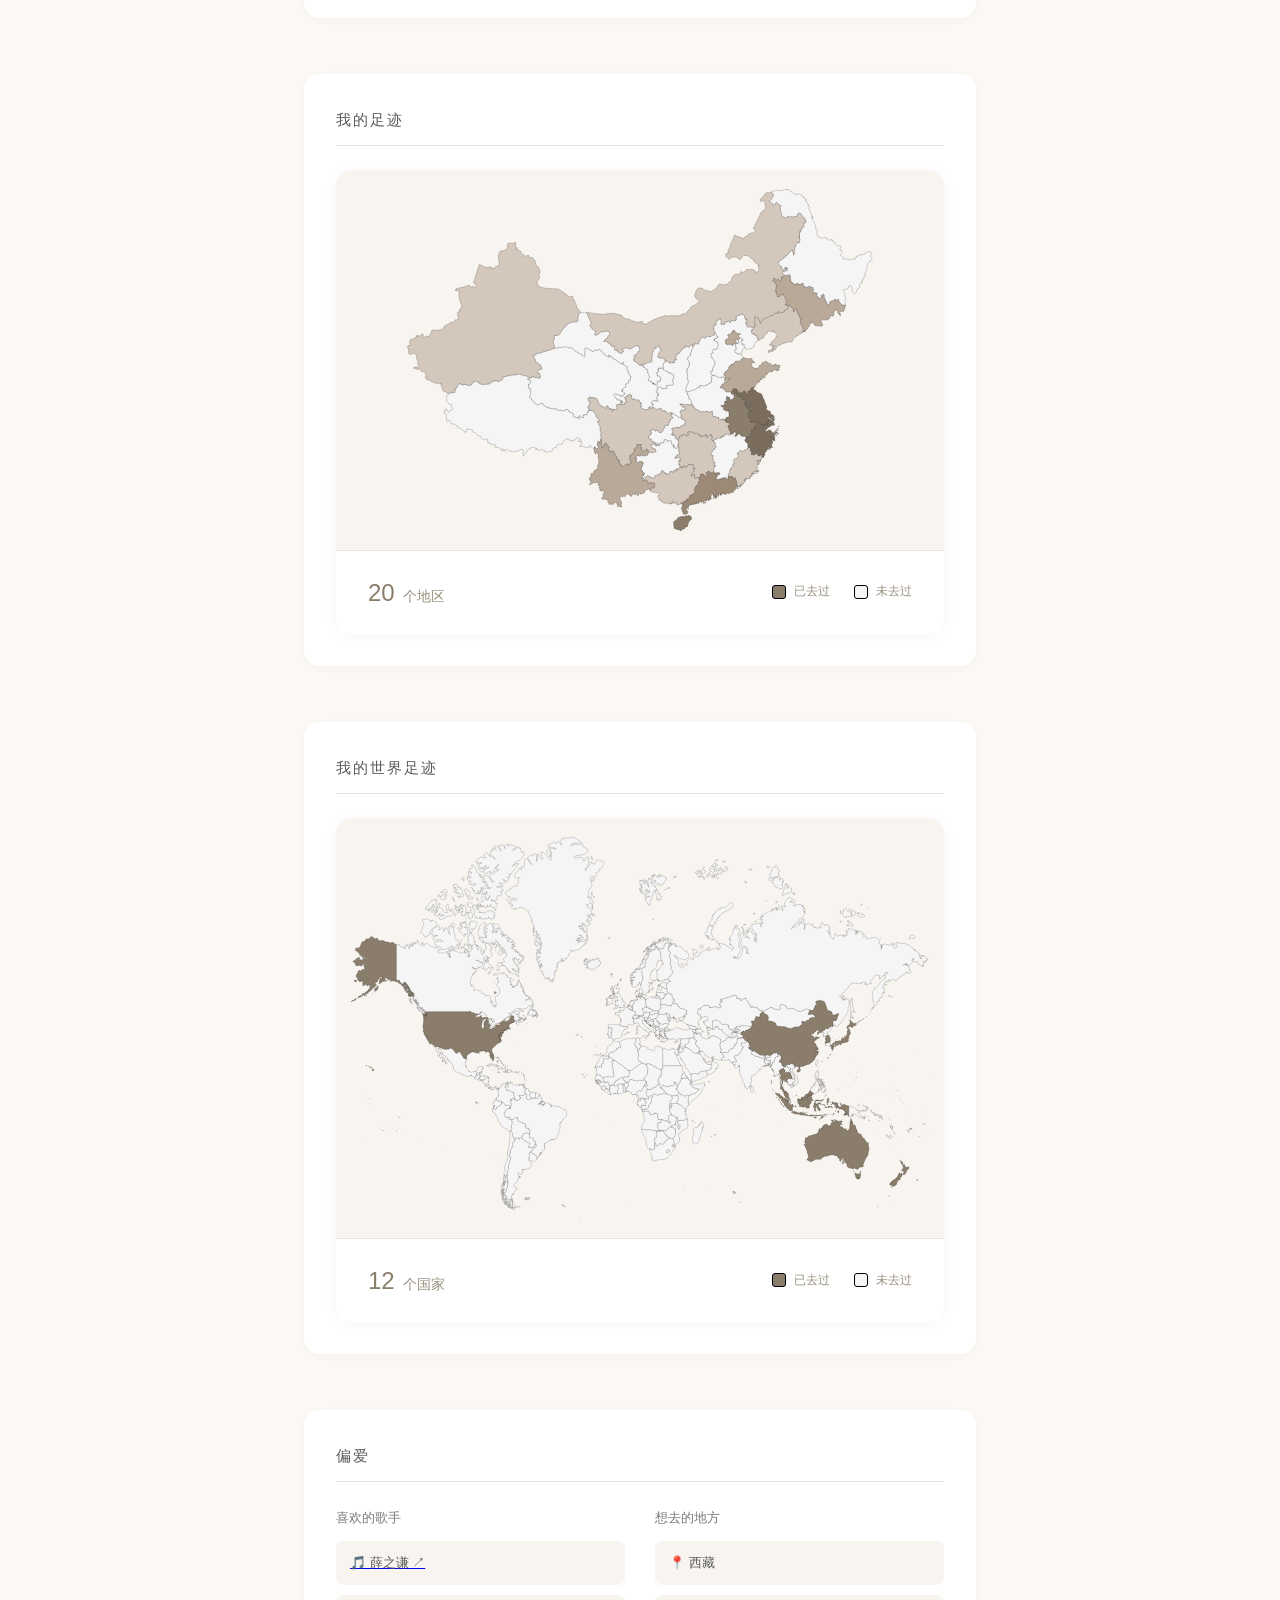
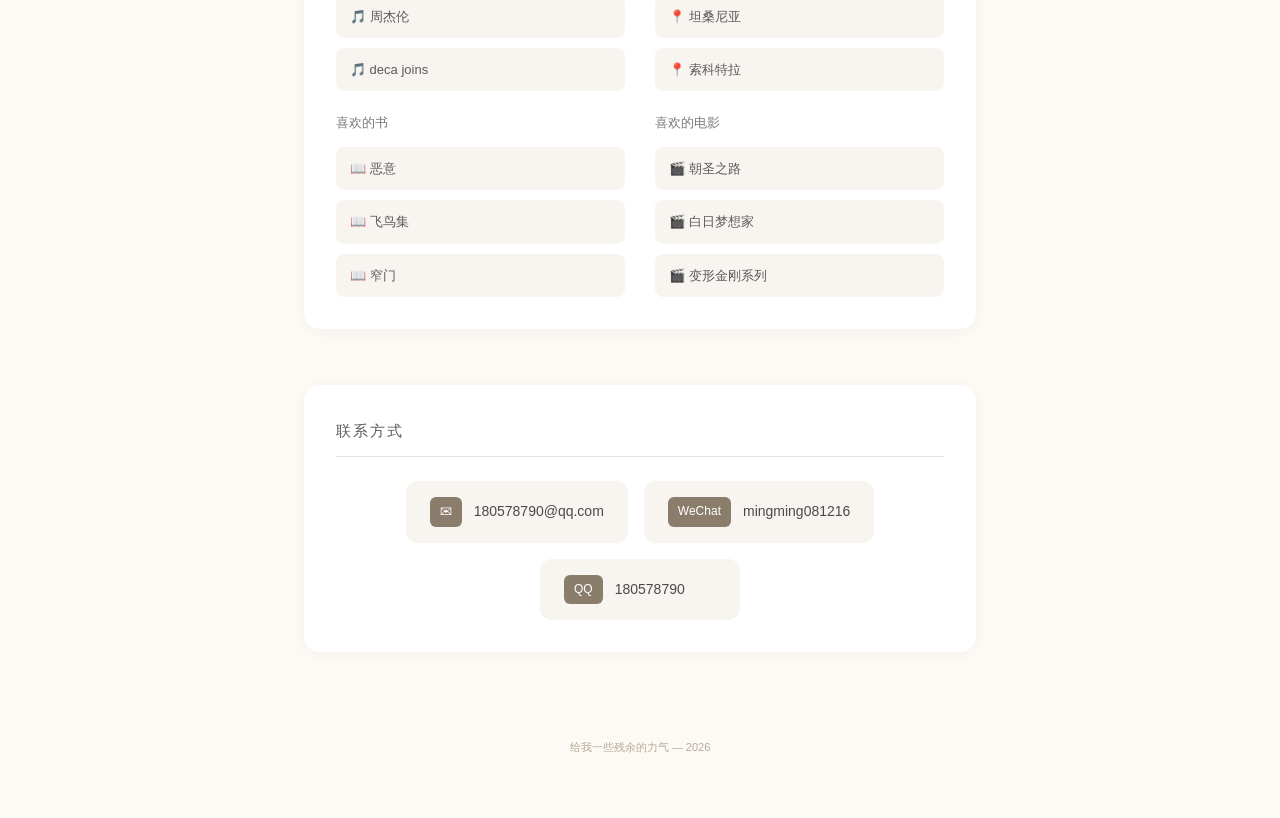
==== commit 8bc884f8: "Update index.html" ====
--- a/index.html
+++ b/index.html
@@ -95,7 +95,7 @@
   <div id="mapWrapper" class="map-wrapper"></div>
   <div class="map-footer">
    <div class="map-stats">
-    <span class="stat-number">19</span>
+    <span class="stat-number">20</span>
     <span class="stat-label">个地区</span>
    </div>
    <div class="map-legend">
